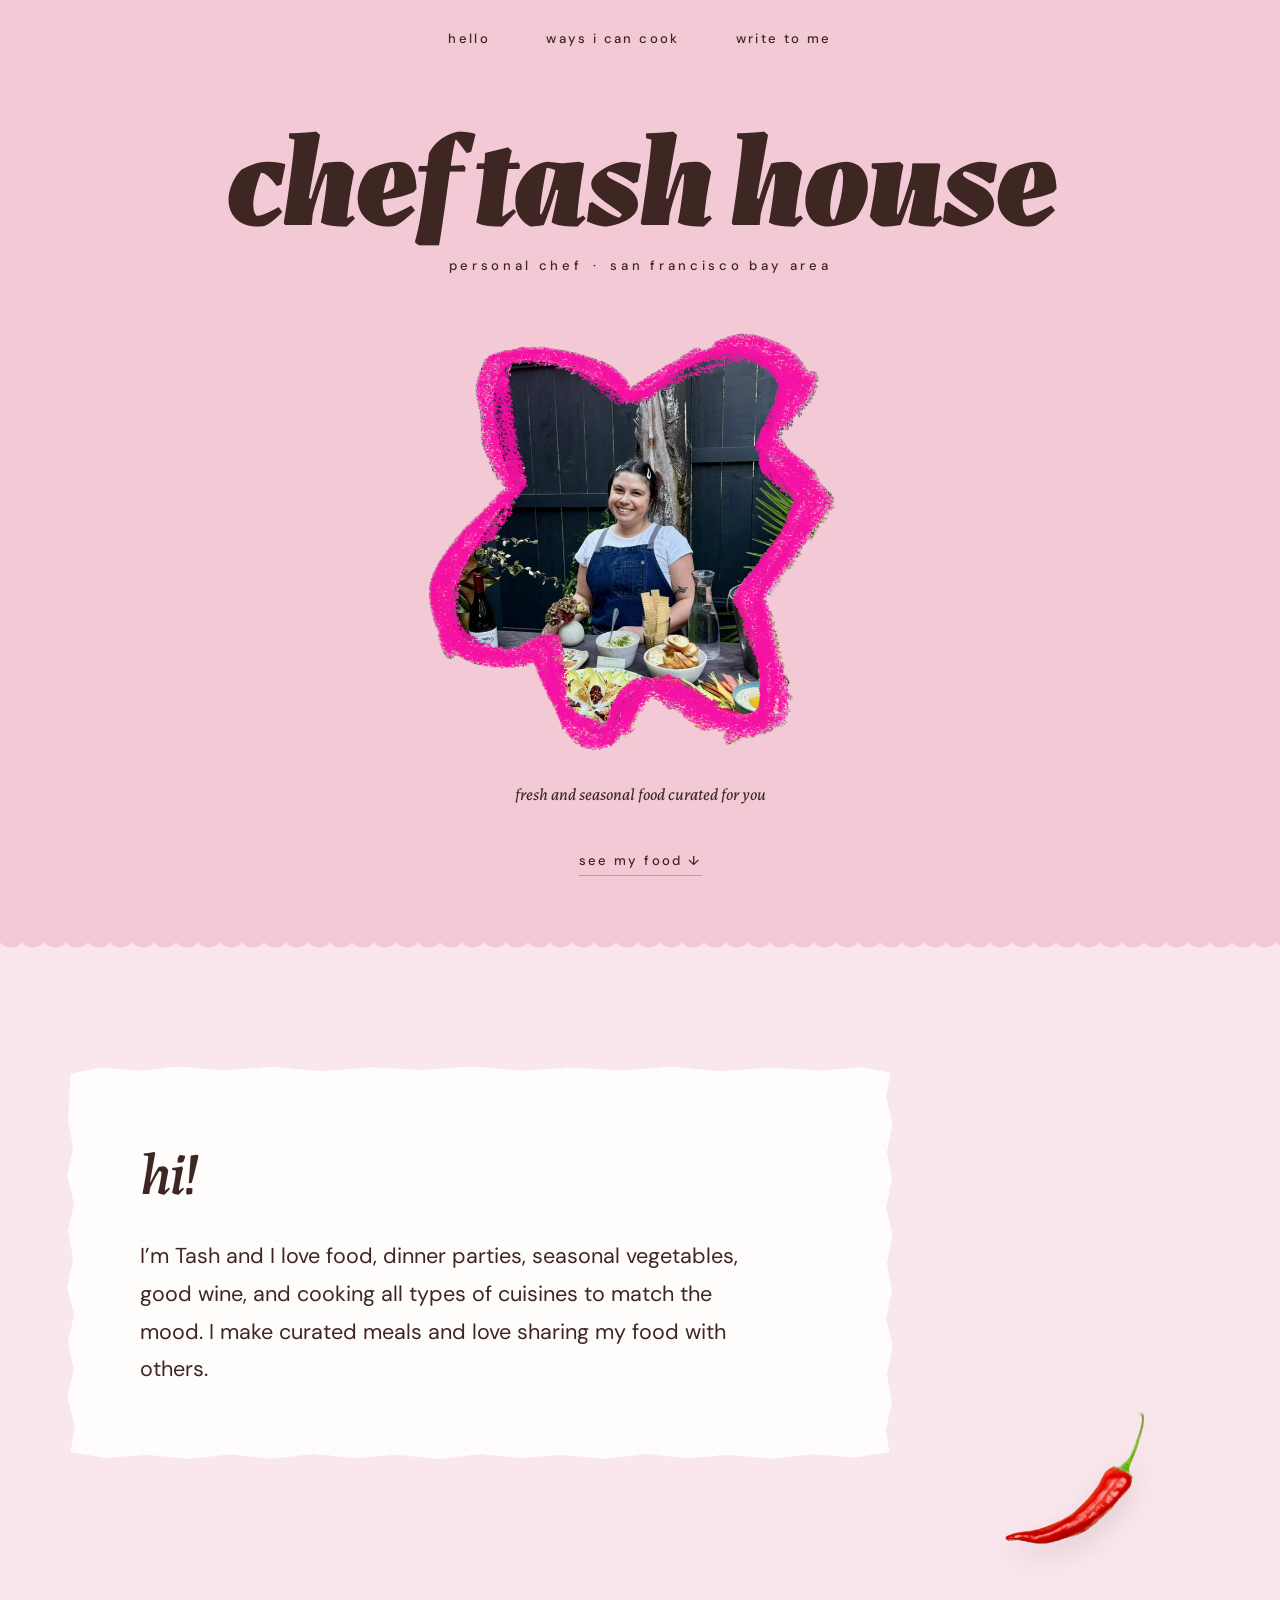
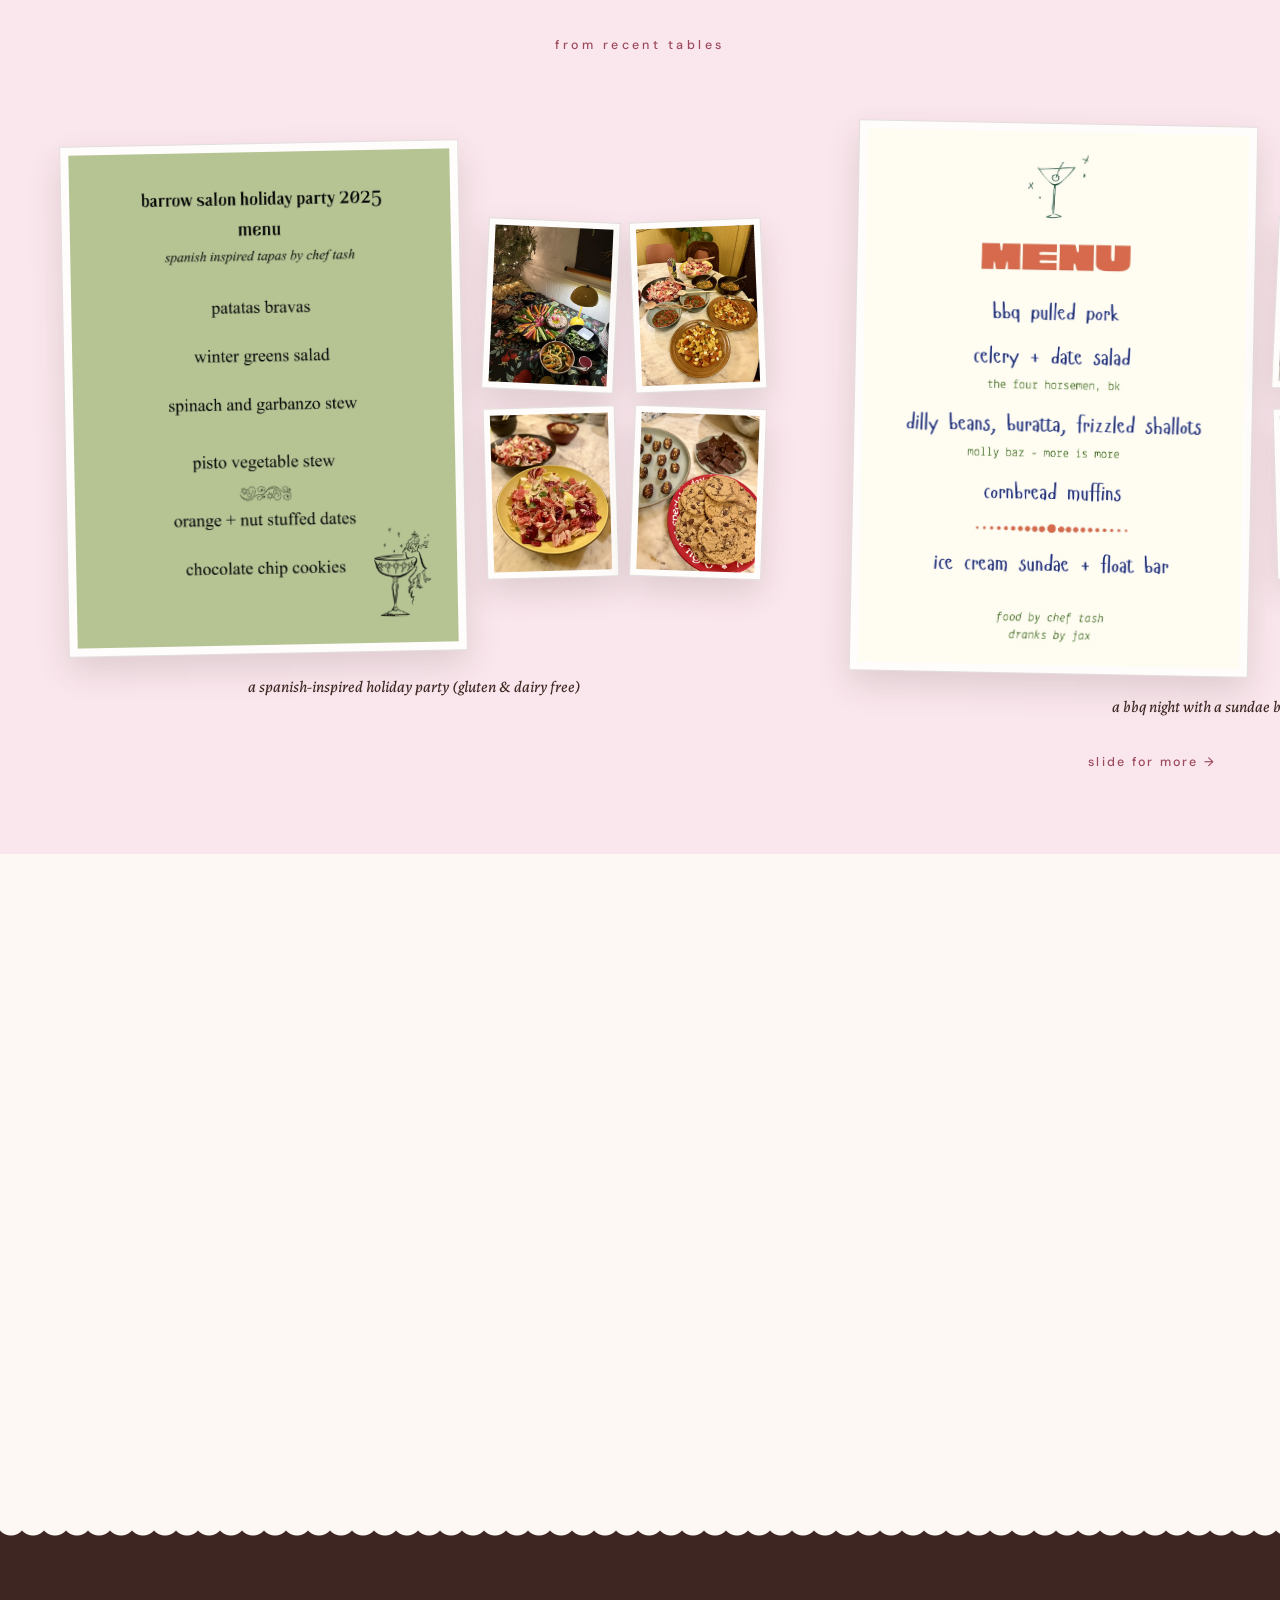
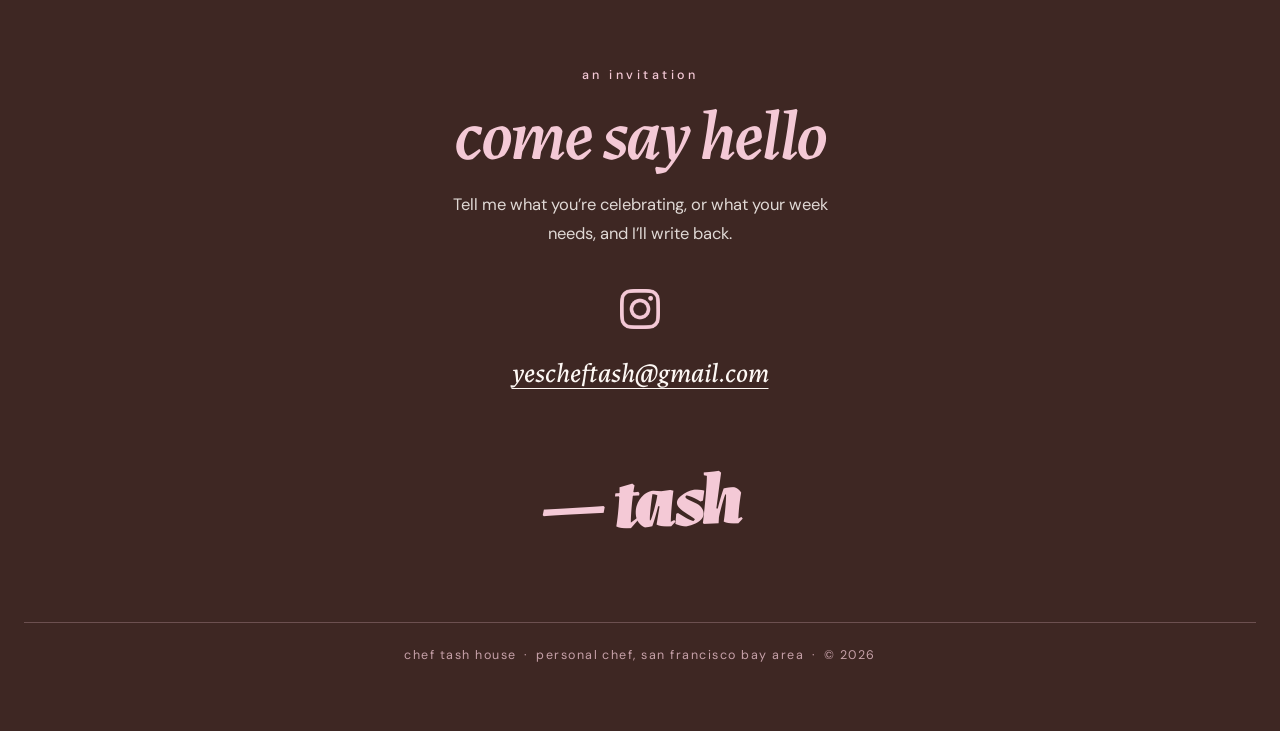
==== index.html @ 80af4209 "Update introduction greeting" ====
<!doctype html>
<html lang="en">
<head>
  <meta charset="utf-8">
  <meta name="viewport" content="width=device-width, initial-scale=1">
  <meta name="description" content="Chef Tash House is a personal chef in the San Francisco Bay Area, cooking for any occasion: weekly personal chef service, dinner parties, and curated food.">
  <title>Chef Tash House — Personal Chef, San Francisco Bay Area</title>
  <link rel="icon" type="image/png" href="assets/chili.png">
  <link rel="preconnect" href="https://fonts.googleapis.com">
  <link rel="preconnect" href="https://fonts.gstatic.com" crossorigin>
  <link href="https://fonts.googleapis.com/css2?family=DM+Sans:wght@400;500&family=Labrada:ital,wght@0,600;1,500;1,600;1,900&display=swap" rel="stylesheet">
  <link rel="stylesheet" href="styles.css?v=20260715-3">
  <script src="script.js?v=20260715-3" defer></script>
</head>
<body>
  <a class="skip-link" href="#hello">Skip to content</a>

  <header id="top" class="cover">
    <nav class="cover-nav" aria-label="Page navigation">
      <a href="#hello">hello</a>
      <a href="#cooking">ways i can cook</a>
      <a href="#write">write to me</a>
    </nav>

    <div class="cover-card">
      <h1 class="wordmark">chef tash house</h1>
      <p class="cover-sub">personal chef&ensp;·&ensp;san francisco bay area</p>
      <figure class="portrait">
        <span class="portrait-disc">
          <span class="portrait-mask"><img src="assets/tash-main.webp" alt="Tash smiling behind an outdoor table set with colorful platters and small bites" width="768" height="1024"></span>
          <img class="portrait-outline" src="assets/hero-outline.png" alt="" width="766" height="766" aria-hidden="true">
        </span>
        <figcaption>fresh and seasonal food curated for you</figcaption>
      </figure>
      <a class="come-in" href="#tables">see my food <span aria-hidden="true">&darr;</span></a>
    </div>
  </header>

  <div class="scallop scallop-pink" aria-hidden="true"></div>

  <main>
    <section id="hello" class="letter">
      <div class="letter-inner">
        <p class="salutation reveal">hi!</p>
        <div class="reveal">
          <p class="lead">I&rsquo;m Tash and I love food, dinner parties, seasonal vegetables, good wine, and cooking all types of cuisines to match the mood. I make curated meals and love sharing my food with others.</p>
        </div>
      </div>
      <img class="chili-decoration" src="assets/chili.png" alt="" width="500" height="500" aria-hidden="true">
    </section>

    <section id="tables" class="tables">
      <p class="small-label centered reveal">from recent tables</p>
      <div class="strip-wrap reveal">
        <ul class="menu-strip" tabindex="0" aria-label="Menus and food from recent tables; scroll sideways to see them all">
          <li class="menu-group menu-group--paired">
            <div class="menu-cluster">
              <a class="menu-art" href="assets/menus/menu-holiday.webp" aria-label="Open Spanish-inspired holiday party menu">
                <img src="assets/menus/menu-holiday.webp" alt="Sage-green menu for a Spanish-inspired holiday party" width="1236" height="1600">
              </a>
              <div class="food-photos food-photos--mosaic">
                <a class="food-photo" href="assets/menus/holiday-apps.webp" aria-label="Open photo of the appetizers"><img src="assets/menus/holiday-apps.webp" alt="Holiday appetizer table with crudités, dips, dates, and olives" width="768" height="1024" loading="lazy"></a>
                <a class="food-photo" href="assets/menus/holiday-table.webp" aria-label="Open photo of the dinner spread"><img src="assets/menus/holiday-table.webp" alt="Spanish-inspired dishes arranged family-style on the table" width="768" height="1024" loading="lazy"></a>
                <a class="food-photo" href="assets/menus/holiday-salad.webp" aria-label="Open photo of the winter salad"><img src="assets/menus/holiday-salad.webp" alt="Winter chicory salad in a yellow serving bowl" width="768" height="1024" loading="lazy"></a>
                <a class="food-photo" href="assets/menus/holiday-desserts.webp" aria-label="Open photo of the desserts"><img src="assets/menus/holiday-desserts.webp" alt="Gluten-free and dairy-free cookies, dates, and chocolate" width="768" height="1024" loading="lazy"></a>
              </div>
            </div>
            <p>a spanish-inspired holiday party (gluten &amp; dairy free)</p>
          </li>
          <li class="menu-group menu-group--paired">
            <div class="menu-cluster">
              <a class="menu-art" href="assets/menus/menu-bbq.webp" aria-label="Open bbq dinner party menu">
                <img src="assets/menus/menu-bbq.webp" alt="Playful hand-lettered menu for a bbq dinner party with a sundae and float bar" width="1143" height="1600" loading="lazy">
              </a>
              <div class="food-photos food-photos--mosaic">
                <a class="food-photo" href="assets/menus/bbq-spread.webp" aria-label="Open photo of the bbq spread"><img src="assets/menus/bbq-spread.webp" alt="Barbecue sides with cornbread muffins and a creamy salad" width="768" height="1024" loading="lazy"></a>
                <a class="food-photo" href="assets/menus/bbq-table.webp" aria-label="Open photo of guests at the table"><img src="assets/menus/bbq-table.webp" alt="Guests gathered around a table for the bbq dinner" width="768" height="1024" loading="lazy"></a>
                <a class="food-photo" href="assets/menus/bbq-chef.webp" aria-label="Open photo of Tash with the bbq spread"><img src="assets/menus/bbq-chef.webp" alt="Tash smiling beside the finished bbq dinner spread" width="768" height="1024" loading="lazy"></a>
              </div>
            </div>
            <p>a bbq night with a sundae bar</p>
          </li>
          <li class="menu-group menu-group--paired">
            <div class="menu-cluster">
              <a class="menu-art" href="assets/menus/menu-benefit.webp" aria-label="Open benefit dinner menu">
                <img src="assets/menus/menu-benefit.webp" alt="Menu for a fall benefit dinner" width="1143" height="1600" loading="lazy">
              </a>
              <div class="food-photos food-photos--mosaic">
                <a class="food-photo" href="assets/menus/benefit-table.webp" aria-label="Open photo of the appetizer table"><img src="assets/menus/benefit-table.webp" alt="Outdoor appetizer table arranged for the benefit dinner" width="768" height="1024" loading="lazy"></a>
                <a class="food-photo" href="assets/menus/benefit-apps.webp" aria-label="Open photo of the appetizers"><img src="assets/menus/benefit-apps.webp" alt="Belgian endive appetizers arranged on a colorful platter" width="768" height="1024" loading="lazy"></a>
                <a class="food-photo" href="assets/menus/benefit-main.webp" aria-label="Open photo of the main course"><img src="assets/menus/benefit-main.webp" alt="Plated salmon with greens and grilled seasonal vegetables" width="768" height="1024" loading="lazy"></a>
                <a class="food-photo" href="assets/menus/benefit-tomato.webp" aria-label="Open photo of the plated first course"><img src="assets/menus/benefit-tomato.webp" alt="Plated first course finished with tomato and edible flowers" width="768" height="1024" loading="lazy"></a>
                <a class="food-photo" href="assets/menus/benefit-salads.webp" aria-label="Open photo of salads being plated"><img src="assets/menus/benefit-salads.webp" alt="Fresh green salads being plated for benefit dinner guests" width="360" height="480" loading="lazy"></a>
                <a class="food-photo" href="assets/menus/benefit-cake.webp" aria-label="Open photo of the cheesecake"><img src="assets/menus/benefit-cake.webp" alt="Basque-style cheesecake decorated with edible flowers" width="768" height="1024" loading="lazy"></a>
              </div>
            </div>
            <p>a fall benefit dinner</p>
          </li>
          <li class="menu-group menu-group--paired">
            <div class="menu-cluster">
              <a class="menu-art" href="assets/menus/menu-izakaya.webp" aria-label="Open Izakaya Casa menu">
                <img src="assets/menus/menu-izakaya.webp" alt="Patterned menu for an izakaya-style birthday dinner" width="1143" height="1600" loading="lazy">
              </a>
              <div class="food-photos food-photos--mosaic">
                <a class="food-photo" href="assets/menus/izakaya-crudo.webp" aria-label="Open photo of the crudo"><img src="assets/menus/izakaya-crudo.webp" alt="Colorful crudo being finished at the table" width="768" height="1024" loading="lazy"></a>
                <a class="food-photo" href="assets/menus/izakaya-tofu.webp" aria-label="Open photo of the tofu course"><img src="assets/menus/izakaya-tofu.webp" alt="Tofu course presented on a shiso leaf" width="1050" height="1400" loading="lazy"></a>
                <a class="food-photo" href="assets/menus/izakaya-rice.webp" aria-label="Open photo of the crispy rice"><img src="assets/menus/izakaya-rice.webp" alt="Crispy rice bites topped with avocado and sliced chile" width="1050" height="1400" loading="lazy"></a>
              </div>
            </div>
            <p>an izakaya-style birthday dinner</p>
          </li>
          <li class="menu-group menu-group--solo">
            <div class="menu-cluster"><a class="menu-art" href="assets/menus/menu-alec-60.webp" aria-label="Open 60th birthday dinner menu"><img src="assets/menus/menu-alec-60.webp" alt="Menu for a 60th birthday dinner" width="1035" height="1600" loading="lazy"></a></div>
            <p>a 60th birthday dinner</p>
          </li>
          <li class="menu-group menu-group--solo">
            <div class="menu-cluster"><a class="menu-art" href="assets/menus/menu-bachelorette.webp" aria-label="Open bachelorette dinner menu"><img src="assets/menus/menu-bachelorette.webp" alt="Menu for a bachelorette dinner" width="1143" height="1600" loading="lazy"></a></div>
            <p>a bachelorette dinner</p>
          </li>
          <li class="menu-group menu-group--solo">
            <div class="menu-cluster"><a class="menu-art" href="assets/menus/menu-valentines.webp" aria-label="Open Valentine’s dinner menu"><img src="assets/menus/menu-valentines.webp" alt="Valentine's dinner menu with hand-drawn hearts and borders" width="1143" height="1600" loading="lazy"></a></div>
            <p>a valentine&rsquo;s dinner</p>
          </li>
        </ul>
      </div>
      <p class="strip-hint" aria-hidden="true">slide for more &rarr;</p>
    </section>

    <section id="cooking" class="ways">
      <div class="ways-inner reveal">
        <p class="small-label">ways i can cook for you</p>
        <dl class="ways-list">
          <dt>personal chef service</dt>
          <dd>Weekly cooking in your kitchen: menus planned around you, groceries handled, labeled meals in the fridge, and everything left cleaner than I found it.</dd>
          <dt>dinner parties</dt>
          <dd>A menu written for your occasion and cooked at your table, whether it&rsquo;s a birthday, a holiday, or a Tuesday.</dd>
          <dt>curated food</dt>
          <dd>Platters, small bites, and grazing tables for parties and gatherings.</dd>
        </dl>
        <p class="ways-note">Gluten-free, keto, vegan, low-carb, and little eaters welcome. Menus and pricing: <a href="#write">just ask</a>.</p>
      </div>
    </section>
  </main>

  <div class="scallop scallop-paper" aria-hidden="true"></div>

  <footer id="write" class="close">
    <p class="small-label light">an invitation</p>
    <h2>come say hello</h2>
    <p class="close-copy">Tell me what you&rsquo;re celebrating, or what your week needs, and I&rsquo;ll write back.</p>
    <a class="social-link" href="https://www.instagram.com/tash__house" target="_blank" rel="me noopener" aria-label="Instagram — @tash__house">
      <img src="assets/instagram.png" alt="" width="256" height="256">
    </a>
    <a class="email" href="mailto:yescheftash@gmail.com?subject=Hello%20from%20my%20kitchen">yescheftash@gmail.com</a>
    <p class="signoff" aria-hidden="true">&mdash; tash</p>
    <p class="colophon">chef tash house&ensp;·&ensp;personal chef, san francisco bay area&ensp;·&ensp;&copy; <span id="year"></span></p>
  </footer>
</body>
</html>
---- styles.css ----
/* Chef Tash House — a keepsake booklet: pink cover, letter, menus from recent tables, brown back cover */
:root {
  --pink: #f4c9d6;
  --pink-deep: #e5aec0;
  --blush: #fae7ed;
  --brown: #3e2723;
  --paper: #fdf8f4;
  --card: #fffdfb;
  --berry: #9c4a5d;
  --rule: rgba(62, 39, 35, 0.28);
  --serif: "Labrada", Georgia, serif;
  --sans: "DM Sans", Arial, sans-serif;
}

* { box-sizing: border-box; }
html {
  max-width: 100%;
  overflow-x: hidden;
  overflow-x: clip;
  overscroll-behavior-x: none;
  scroll-behavior: smooth;
}
body {
  max-width: 100%;
  overflow-x: hidden;
  overflow-x: clip;
  margin: 0;
  color: var(--brown);
  background: var(--paper);
  font-family: var(--sans);
  font-size: 16.5px;
  line-height: 1.75;
}
img { display: block; max-width: 100%; }
h1, h2, p, dl, dd, figure { margin: 0; }
a { color: inherit; }
:focus-visible { outline: 2px solid currentColor; outline-offset: 3px; }
section, footer { scroll-margin-top: 1.5rem; }

.skip-link { position: fixed; top: -100px; left: 1rem; z-index: 1000; background: var(--card); padding: 0.65rem 1rem; }
.skip-link:focus { top: 1rem; }

.small-label {
  margin-bottom: 1.1rem;
  font-size: 0.78rem;
  font-weight: 500;
  letter-spacing: 0.28em;
  color: var(--berry);
}
.small-label.centered { text-align: center; }
.small-label.light { color: var(--pink); margin-bottom: 0.4rem; }

/* ---- Front cover ---- */
.cover {
  min-height: 100svh;
  padding: 1.75rem 24px 4rem;
  display: flex;
  flex-direction: column;
  align-items: center;
  background: var(--pink);
  text-align: center;
}
.cover-nav {
  width: 100%;
  max-width: 1100px;
  display: flex;
  justify-content: center;
  gap: clamp(1.5rem, 5vw, 3.5rem);
  flex-wrap: wrap;
  font-size: 0.82rem;
  font-weight: 500;
  letter-spacing: 0.18em;
}
.cover-nav a { text-decoration: none; padding-bottom: 2px; border-bottom: 1px solid transparent; }
.cover-nav a:hover { border-bottom-color: currentColor; }

.cover-card {
  margin: auto;
  padding-top: clamp(2.5rem, 6vh, 4.5rem);
  display: flex;
  flex-direction: column;
  align-items: center;
}
.wordmark {
  max-width: 12ch;
  font: italic 900 clamp(3.1rem, 10.5vw, 8.2rem)/0.95 var(--serif);
  letter-spacing: -0.025em;
  text-wrap: balance;
}
.cover-sub {
  margin-top: 1.4rem;
  font-size: 0.82rem;
  font-weight: 500;
  letter-spacing: 0.28em;
}
.portrait { margin-top: clamp(2.75rem, 6vh, 4.25rem); }
.portrait-disc {
  display: block;
  width: clamp(280px, 38vw, 430px);
  aspect-ratio: 1;
  position: relative;
}
.portrait-mask {
  position: absolute;
  inset: 0;
  -webkit-mask: url("assets/hero-mask.png") center / 100% 100% no-repeat;
  mask: url("assets/hero-mask.png") center / 100% 100% no-repeat;
}
.portrait-mask img { width: 100%; height: 100%; object-fit: cover; }
.portrait-outline {
  width: 100%;
  height: 100%;
  position: absolute;
  inset: 0;
  object-fit: fill;
  pointer-events: none;
}
.portrait figcaption {
  margin-top: 1.25rem;
  font: italic 500 1.05rem/1.4 var(--serif);
}
.come-in {
  margin-top: clamp(2.5rem, 5vh, 3.75rem);
  font-size: 0.82rem;
  font-weight: 500;
  letter-spacing: 0.18em;
  text-decoration: none;
  border-bottom: 1px solid var(--rule);
  padding-bottom: 2px;
}
.come-in:hover { border-bottom-color: currentColor; }

/* Cover load-in */
.cover-nav, .wordmark, .cover-sub, .portrait, .come-in { animation: rise 0.9s ease both; }
.wordmark { animation-delay: 0.08s; }
.cover-sub { animation-delay: 0.22s; }
.portrait { animation-delay: 0.36s; }
.come-in { animation-delay: 0.5s; }
@keyframes rise {
  from { opacity: 0; transform: translateY(16px); }
  to { opacity: 1; transform: none; }
}

/* ---- Scalloped edges between panels ---- */
.scallop { height: 22px; }
.scallop-pink {
  background-color: var(--blush);
  background-image: radial-gradient(circle at 11px -7px, var(--pink) 14px, rgba(244, 201, 214, 0) 15px);
  background-size: 22px 22px;
}
.scallop-paper {
  background-color: var(--brown);
  background-image: radial-gradient(circle at 11px -7px, var(--paper) 14px, rgba(253, 248, 244, 0) 15px);
  background-size: 22px 22px;
}

/* ---- The letter ---- */
.letter {
  min-height: clamp(540px, 66svh, 720px);
  padding: clamp(4rem, 8vw, 6.5rem) 24px;
  position: relative;
  display: grid;
  align-items: center;
  overflow: visible;
  background: var(--blush);
}
.letter-inner {
  width: min(52rem, 94%);
  max-width: none;
  margin: 0 auto 0 max(0px, calc((100vw - 72rem) / 2 - 24px));
  padding: clamp(3.25rem, 6vw, 4.5rem) clamp(2.5rem, 6vw, 4.75rem);
  position: relative;
  z-index: 1;
  background:
    radial-gradient(circle at 18% 24%, rgba(156, 74, 93, 0.035) 0 1px, transparent 1.5px) 0 0 / 19px 19px,
    var(--card);
  clip-path: polygon(
    0.8% 2.2%, 4.5% 0.7%, 9% 1.5%, 14% 0.4%, 19% 1.4%, 25% 0.5%, 31% 1.6%, 37% 0.6%, 43% 1.3%, 49% 0.4%, 55% 1.5%, 61% 0.7%, 67% 1.4%, 73% 0.5%, 79% 1.6%, 85% 0.7%, 91% 1.5%, 96% 0.6%, 99.3% 2%,
    98.8% 8%, 99.6% 15%, 98.9% 22%, 99.5% 29%, 98.8% 36%, 99.6% 43%, 98.9% 50%, 99.5% 57%, 98.8% 64%, 99.6% 71%, 98.9% 78%, 99.5% 85%, 98.8% 92%, 99.2% 97.8%,
    95% 99.1%, 90% 98.3%, 85% 99.4%, 80% 98.4%, 75% 99.3%, 70% 98.2%, 65% 99.5%, 60% 98.4%, 55% 99.2%, 50% 98.3%, 45% 99.5%, 40% 98.4%, 35% 99.3%, 30% 98.2%, 25% 99.4%, 20% 98.3%, 15% 99.5%, 10% 98.4%, 5% 99.2%, 0.8% 97.7%,
    1.3% 91%, 0.4% 84%, 1.2% 77%, 0.5% 70%, 1.2% 63%, 0.4% 56%, 1.1% 49%, 0.5% 42%, 1.2% 35%, 0.4% 28%, 1.1% 21%, 0.5% 14%
  );
  filter: drop-shadow(0 18px 22px rgba(62, 39, 35, 0.13));
}
.salutation {
  font: italic 600 clamp(2.5rem, 5vw, 3.7rem)/1.1 var(--serif);
  letter-spacing: -0.03em;
  margin-bottom: 2.25rem;
}
.letter p.lead { font-size: clamp(1.16rem, 2vw, 1.35rem); }
.letter .lead, .letter .lead ~ p { max-width: 38rem; }
.letter .lead ~ p { margin-top: 1.4rem; }
.chili-decoration {
  width: clamp(190px, 23vw, 310px);
  height: auto;
  position: absolute;
  z-index: 3;
  right: max(4vw, 24px);
  bottom: clamp(-90px, -6vw, -62px);
  filter: drop-shadow(0 12px 14px rgba(62, 39, 35, 0.14));
  animation: chili-float 4.5s ease-in-out infinite;
}
@keyframes chili-float {
  0%, 100% { transform: translateY(0) rotate(-13deg); }
  50% { transform: translateY(-10px) rotate(-9deg); }
}

/* ---- Menus from recent tables ---- */
.tables {
  padding: clamp(3rem, 6vw, 4.5rem) 0 clamp(3.5rem, 7vw, 5rem);
  background: var(--blush);
  overflow: hidden;
}
.tables .small-label { margin-bottom: 0; text-align: center; }
.strip-wrap { margin-top: clamp(1.75rem, 4vw, 2.75rem); }
.menu-strip {
  list-style: none;
  margin: 0;
  padding: 1.25rem max(24px, calc((100vw - 72rem) / 2)) 1.75rem;
  display: flex;
  align-items: center;
  gap: clamp(3.5rem, 7vw, 7rem);
  overflow-x: auto;
  scroll-snap-type: x proximity;
  scrollbar-width: thin;
  scrollbar-color: var(--pink-deep) transparent;
}
.menu-group {
  width: clamp(440px, 56vw, 700px);
  flex: 0 0 auto;
  scroll-snap-align: center;
}
.menu-group--solo { width: clamp(250px, 29vw, 365px); }
.menu-cluster {
  display: grid;
  grid-template-columns: minmax(250px, 1fr) minmax(170px, 0.7fr);
  align-items: center;
  gap: clamp(0.75rem, 2vw, 1.4rem);
}
.menu-group--solo .menu-cluster { display: block; }
.menu-art,
.food-photo {
  display: block;
  background: var(--card);
  border: 1px solid rgba(62, 39, 35, 0.14);
  box-shadow: 0 14px 32px rgba(62, 39, 35, 0.14);
  transition: transform 0.3s ease, box-shadow 0.3s ease;
}
.menu-art { padding: 8px; transform: rotate(-1.1deg); }
.menu-group:nth-child(even) .menu-art { transform: rotate(1.1deg); }
.menu-art img { width: 100%; height: auto; }
.food-photos { display: grid; gap: clamp(0.65rem, 1.5vw, 1rem); }
.food-photos--mosaic { grid-template-columns: repeat(2, minmax(0, 1fr)); }
.food-photo { padding: 6px; }
.food-photo:first-child { transform: rotate(2.6deg); }
.food-photo:nth-child(2) { transform: rotate(-2.3deg); }
.food-photo:nth-child(3) { transform: rotate(-1.6deg); }
.food-photo:nth-child(4) { transform: rotate(2deg); }
.food-photo:nth-child(5) { transform: rotate(1.4deg); }
.food-photo:nth-child(6) { transform: rotate(-2.1deg); }
.food-photo img { width: 100%; height: auto; aspect-ratio: 3 / 4; object-fit: cover; }
.menu-art:hover,
.food-photo:hover {
  transform: rotate(0deg) translateY(-6px);
  box-shadow: 0 20px 40px rgba(62, 39, 35, 0.2);
}
.menu-group > p {
  margin-top: 1.35rem;
  font: italic 500 1rem/1.4 var(--serif);
  text-align: center;
}
.strip-hint {
  margin: 0.25rem max(24px, calc((100vw - 72rem) / 2)) 0;
  text-align: right;
  font-size: 0.78rem;
  font-weight: 500;
  letter-spacing: 0.18em;
  color: var(--berry);
}

/* ---- Ways i can cook ---- */
.ways { padding: clamp(4rem, 8vw, 6rem) 24px clamp(5rem, 10vw, 8.5rem); }
.ways-inner { max-width: 60rem; margin: 0 auto; }
.ways-list { max-width: 37rem; }
.ways-list dt { font: italic 600 1.25rem/1.3 var(--serif); }
.ways-list dt:not(:first-child) { margin-top: 1.9rem; }
.ways-list dd { margin-top: 0.35rem; font-size: 0.97rem; }
.ways-note { max-width: 37rem; margin-top: 2.5rem; padding-top: 1.6rem; border-top: 1px solid var(--rule); font-size: 0.95rem; }
.ways-note a { color: var(--berry); text-underline-offset: 4px; }
.ways-note a:hover { color: var(--brown); }

/* ---- Back cover ---- */
.close {
  padding: clamp(4.5rem, 9vw, 7.5rem) 24px clamp(2.5rem, 5vw, 4rem);
  background: var(--brown);
  color: var(--pink);
  text-align: center;
}
.close h2 {
  font: italic 600 clamp(2.6rem, 6vw, 4.4rem)/1.05 var(--serif);
  letter-spacing: -0.035em;
}
.close-copy { max-width: 26rem; margin: 1.5rem auto 2.5rem; color: rgba(253, 248, 244, 0.85); }
.email {
  font: italic 500 clamp(1.25rem, 2.8vw, 1.7rem)/1.3 var(--serif);
  color: var(--paper);
  text-decoration-thickness: 1px;
  text-underline-offset: 6px;
}
.email:hover { color: var(--pink); }
.social-link {
  width: max-content;
  margin: 0 auto 1.5rem;
  display: block;
  color: var(--pink);
  border-radius: 8px;
}
.social-link img { width: 40px; height: 40px; }
.social-link:hover { opacity: 0.78; }
.signoff {
  margin-top: clamp(2.75rem, 6vw, 4.25rem);
  font: italic 900 clamp(2.8rem, 6vw, 4.6rem)/1 var(--serif);
  letter-spacing: -0.05em;
  transform: rotate(-2.5deg);
}
.colophon {
  margin-top: clamp(3.5rem, 7vw, 5.5rem);
  padding-top: 1.4rem;
  border-top: 1px solid rgba(244, 201, 214, 0.25);
  font-size: 0.78rem;
  letter-spacing: 0.12em;
  color: rgba(244, 201, 214, 0.75);
}

/* ---- Scroll reveal ---- */
.reveal { opacity: 0; transform: translateY(14px); transition: opacity 0.7s ease, transform 0.7s ease; }
.reveal.visible { opacity: 1; transform: none; }

@media (min-width: 720px) {
  .wordmark { max-width: none; white-space: nowrap; }
}

@media (max-width: 560px) {
  body { font-size: 16px; }
  .cover { padding-top: 1.4rem; }
  .cover-nav { gap: 1.1rem 1.6rem; font-size: 0.78rem; }
  .portrait-disc { width: min(82vw, 330px); }
  .letter { min-height: 560px; padding: 3.5rem 14px 5rem; align-items: center; }
  .letter-inner { width: 94%; margin-left: 0; padding: 3.25rem 1.9rem 3.75rem; }
  .chili-decoration { width: 185px; right: 5vw; bottom: -70px; }
  .menu-strip { gap: 3.5rem; scroll-snap-type: x mandatory; }
  .menu-group { width: min(92vw, 430px); }
  .menu-group--solo { width: min(72vw, 330px); }
  .menu-cluster { grid-template-columns: minmax(170px, 1fr) minmax(115px, 0.66fr); gap: 0.65rem; }
  .food-photos { gap: 0.65rem; }
}

@media (prefers-reduced-motion: reduce) {
  html { scroll-behavior: auto; }
  *, *::before, *::after { animation-duration: 0.01ms !important; transition-duration: 0.01ms !important; }
  .cover-nav, .wordmark, .cover-sub, .portrait, .come-in { animation: none; }
  .chili-decoration { animation: none; transform: rotate(-13deg); }
  .reveal { opacity: 1; transform: none; }
}
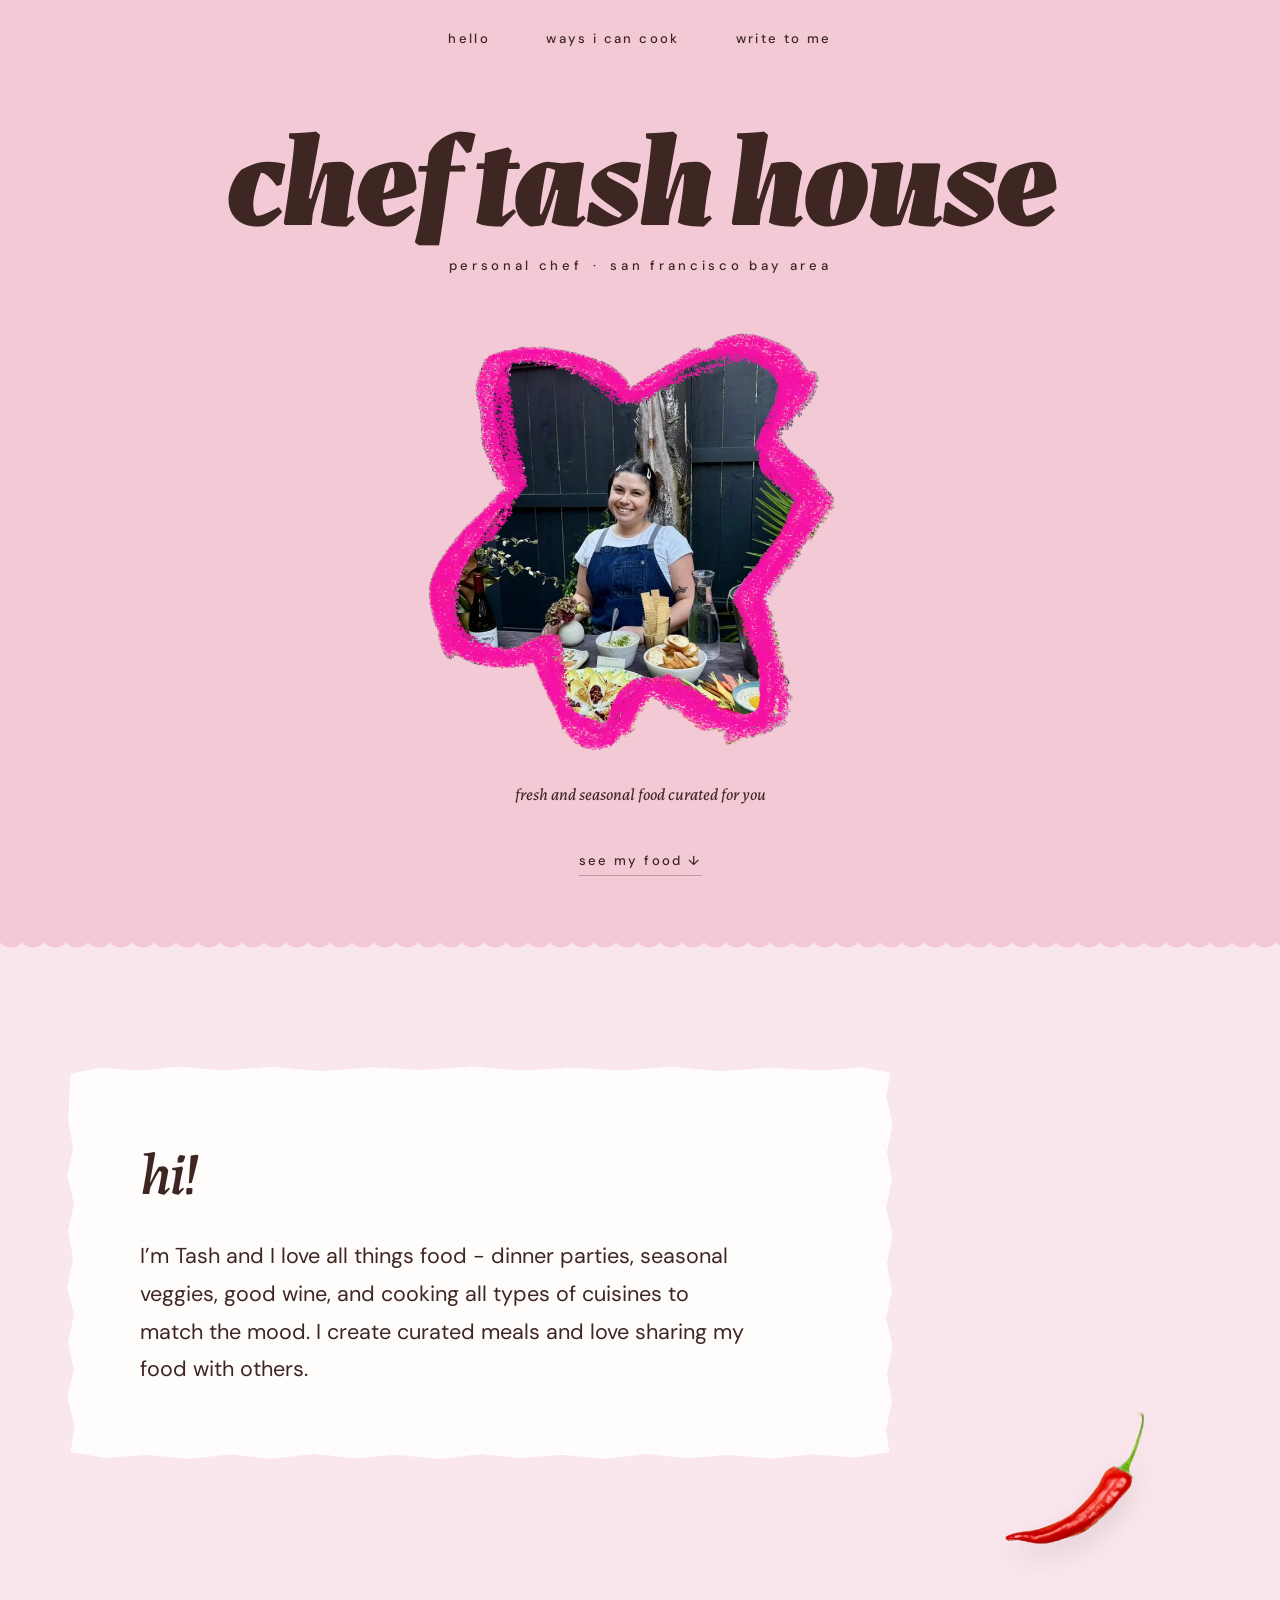
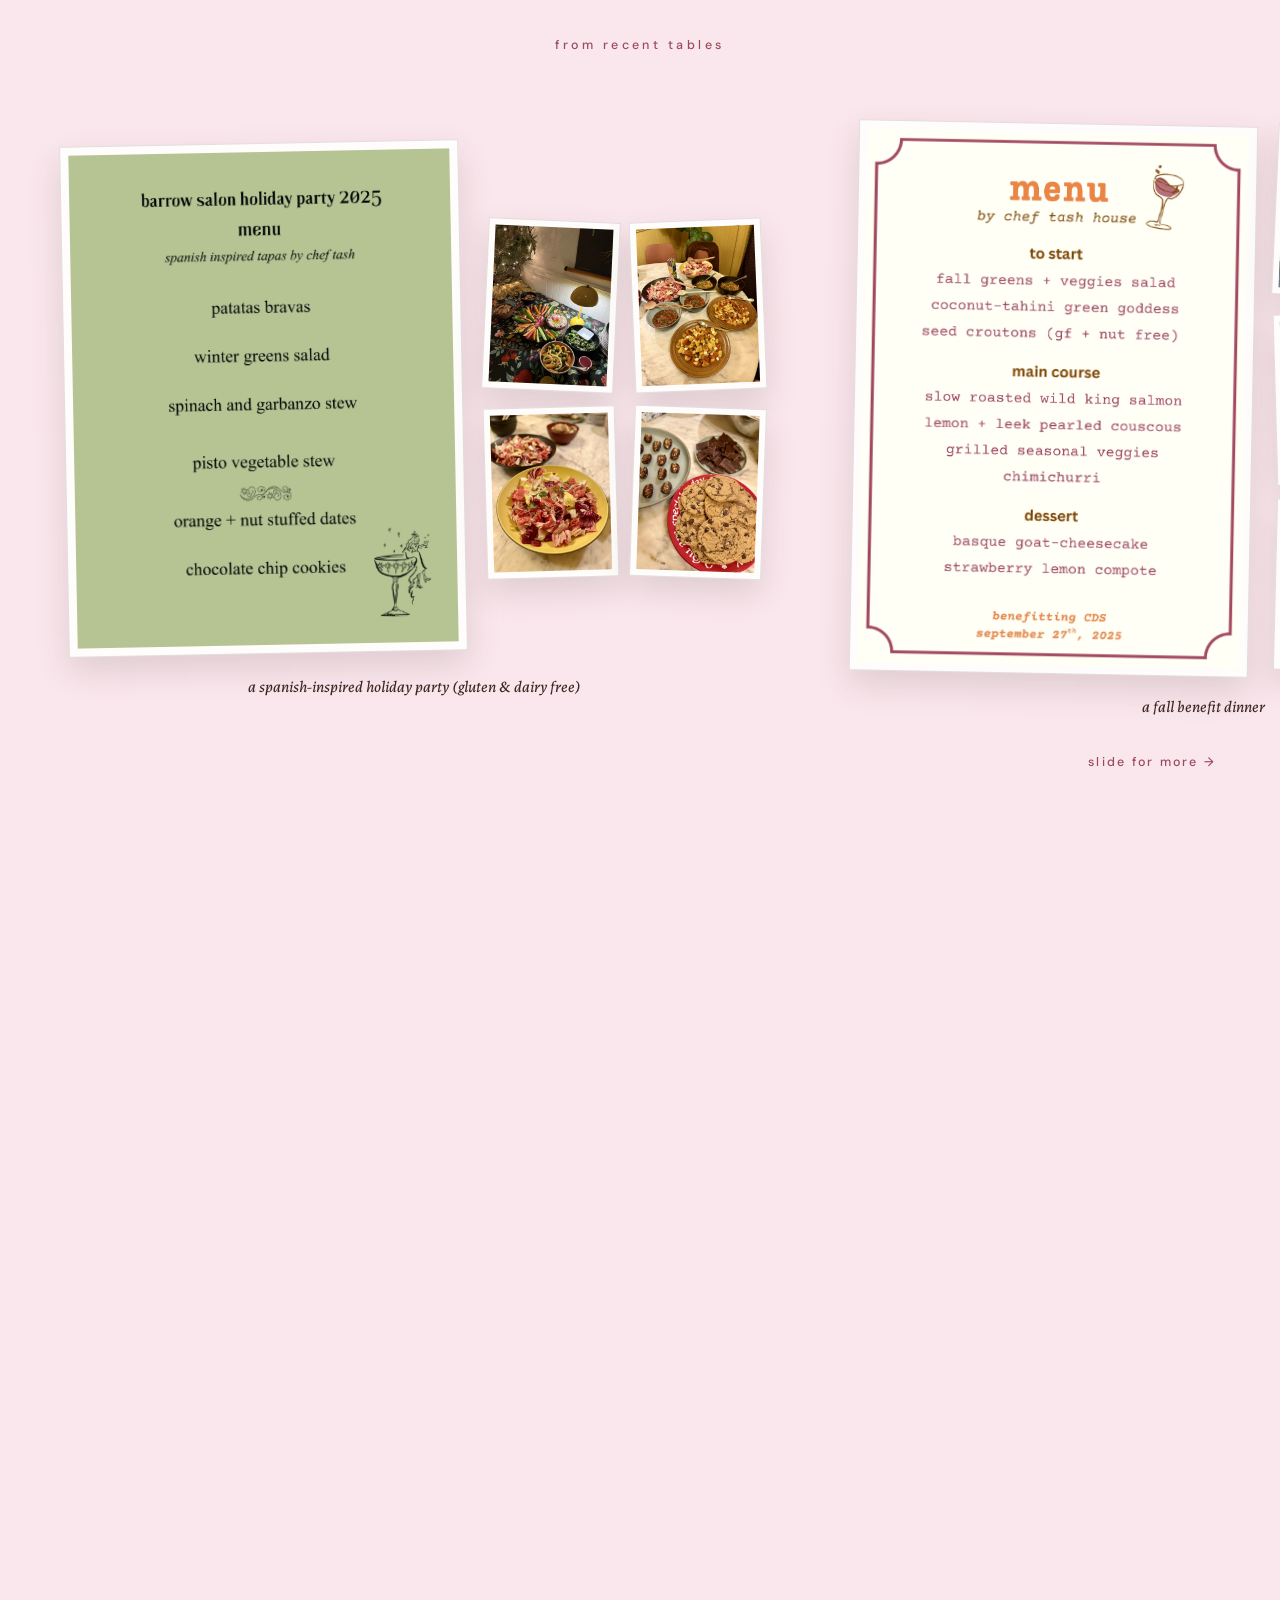
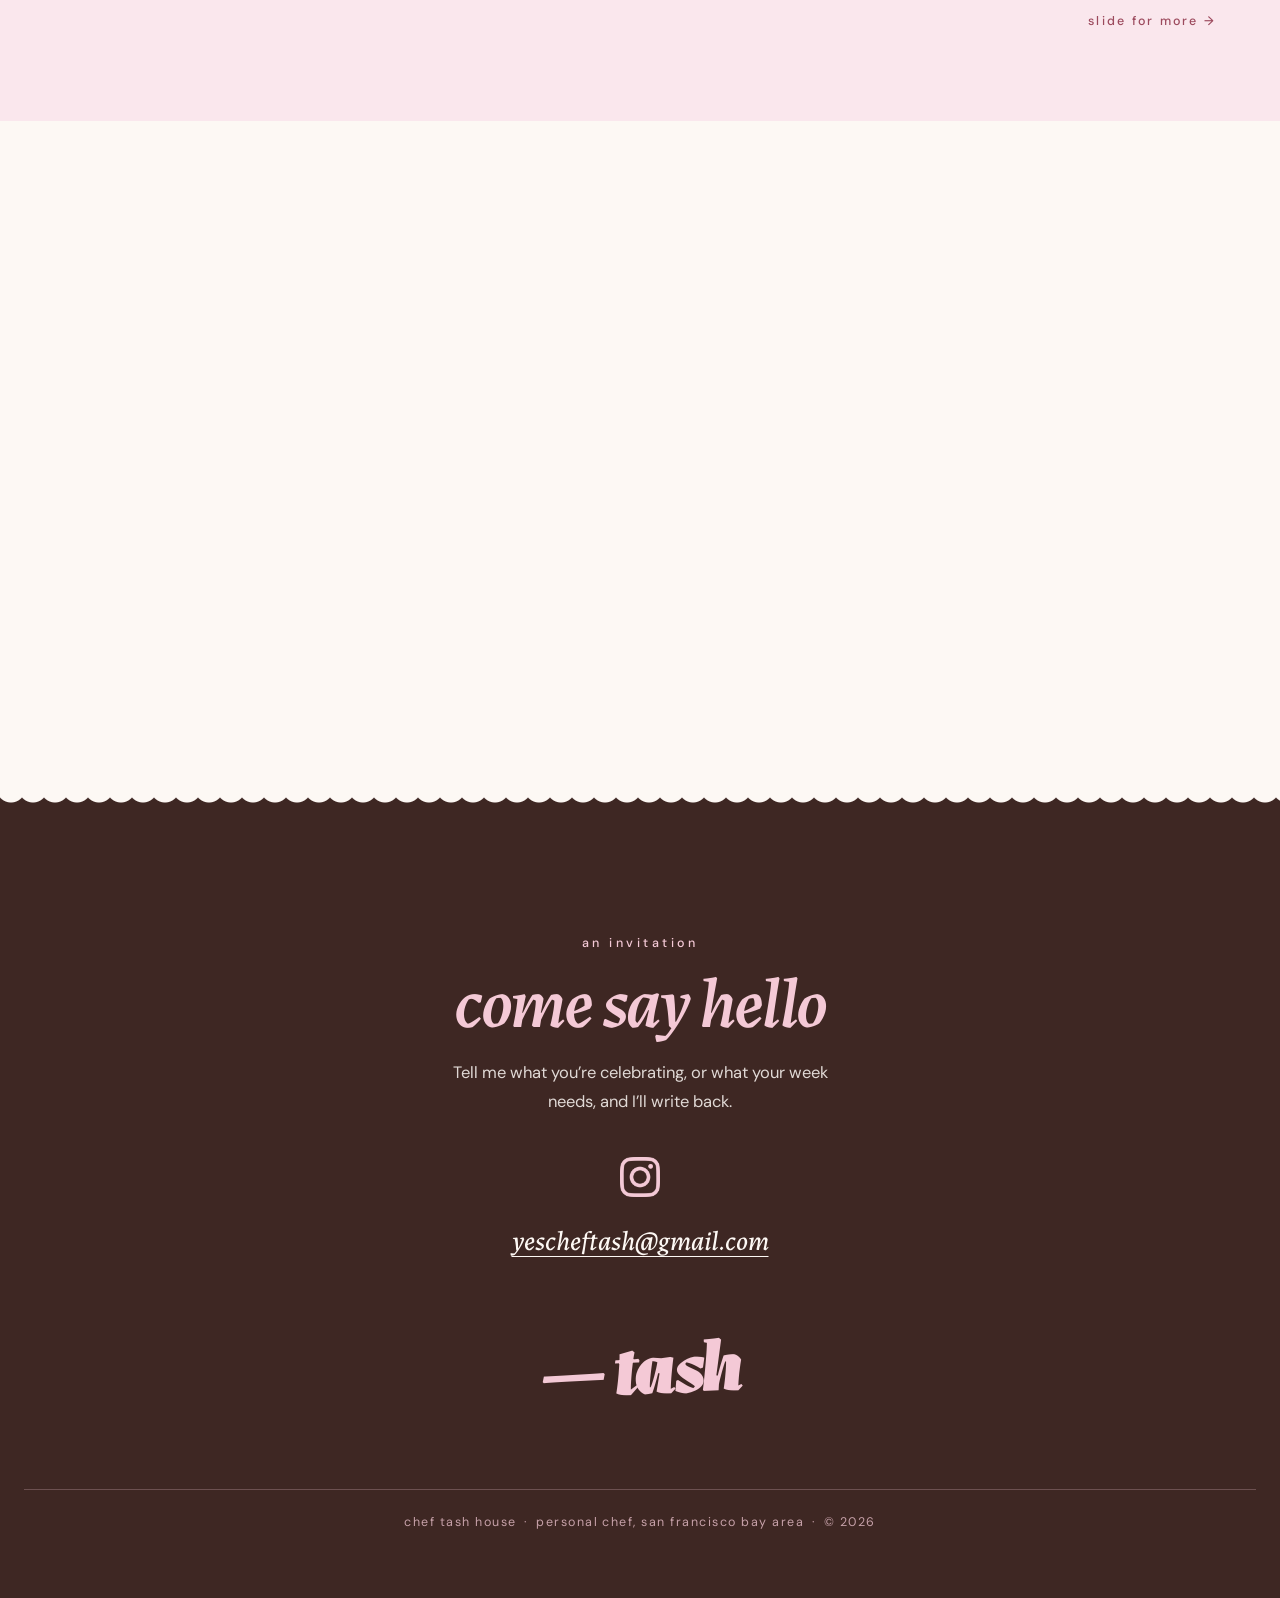
==== commit 7c824403: "Add meal prep gallery and photo workflow" ====
--- a/index.html
+++ b/index.html
@@ -9,8 +9,8 @@
   <link rel="preconnect" href="https://fonts.googleapis.com">
   <link rel="preconnect" href="https://fonts.gstatic.com" crossorigin>
   <link href="https://fonts.googleapis.com/css2?family=DM+Sans:wght@400;500&family=Labrada:ital,wght@0,600;1,500;1,600;1,900&display=swap" rel="stylesheet">
-  <link rel="stylesheet" href="styles.css?v=20260715-3">
-  <script src="script.js?v=20260715-3" defer></script>
+  <link rel="stylesheet" href="styles.css?v=20260719-8">
+  <script src="script.js?v=20260719-8" defer></script>
 </head>
 <body>
   <a class="skip-link" href="#hello">Skip to content</a>
@@ -27,7 +27,7 @@
       <p class="cover-sub">personal chef&ensp;·&ensp;san francisco bay area</p>
       <figure class="portrait">
         <span class="portrait-disc">
-          <span class="portrait-mask"><img src="assets/tash-main.webp" alt="Tash smiling behind an outdoor table set with colorful platters and small bites" width="768" height="1024"></span>
+          <span class="portrait-photo"><img src="assets/tash-main-framed.webp" alt="Tash smiling behind an outdoor table set with colorful platters and small bites" width="766" height="766"></span>
           <img class="portrait-outline" src="assets/hero-outline.png" alt="" width="766" height="766" aria-hidden="true">
         </span>
         <figcaption>fresh and seasonal food curated for you</figcaption>
@@ -43,7 +43,7 @@
       <div class="letter-inner">
         <p class="salutation reveal">hi!</p>
         <div class="reveal">
-          <p class="lead">I&rsquo;m Tash and I love food, dinner parties, seasonal vegetables, good wine, and cooking all types of cuisines to match the mood. I make curated meals and love sharing my food with others.</p>
+          <p class="lead">I&rsquo;m Tash and I love all things food - dinner parties, seasonal veggies, good wine, and cooking all types of cuisines to match the mood. I create curated meals and love sharing my food with others.</p>
         </div>
       </div>
       <img class="chili-decoration" src="assets/chili.png" alt="" width="500" height="500" aria-hidden="true">
@@ -66,19 +66,6 @@
               </div>
             </div>
             <p>a spanish-inspired holiday party (gluten &amp; dairy free)</p>
-          </li>
-          <li class="menu-group menu-group--paired">
-            <div class="menu-cluster">
-              <a class="menu-art" href="assets/menus/menu-bbq.webp" aria-label="Open bbq dinner party menu">
-                <img src="assets/menus/menu-bbq.webp" alt="Playful hand-lettered menu for a bbq dinner party with a sundae and float bar" width="1143" height="1600" loading="lazy">
-              </a>
-              <div class="food-photos food-photos--mosaic">
-                <a class="food-photo" href="assets/menus/bbq-spread.webp" aria-label="Open photo of the bbq spread"><img src="assets/menus/bbq-spread.webp" alt="Barbecue sides with cornbread muffins and a creamy salad" width="768" height="1024" loading="lazy"></a>
-                <a class="food-photo" href="assets/menus/bbq-table.webp" aria-label="Open photo of guests at the table"><img src="assets/menus/bbq-table.webp" alt="Guests gathered around a table for the bbq dinner" width="768" height="1024" loading="lazy"></a>
-                <a class="food-photo" href="assets/menus/bbq-chef.webp" aria-label="Open photo of Tash with the bbq spread"><img src="assets/menus/bbq-chef.webp" alt="Tash smiling beside the finished bbq dinner spread" width="768" height="1024" loading="lazy"></a>
-              </div>
-            </div>
-            <p>a bbq night with a sundae bar</p>
           </li>
           <li class="menu-group menu-group--paired">
             <div class="menu-cluster">
@@ -96,7 +83,20 @@
             </div>
             <p>a fall benefit dinner</p>
           </li>
-          <li class="menu-group menu-group--paired">
+          <li class="menu-group menu-group--paired menu-group--sparse">
+            <div class="menu-cluster">
+              <a class="menu-art" href="assets/menus/menu-bbq.webp" aria-label="Open bbq dinner party menu">
+                <img src="assets/menus/menu-bbq.webp" alt="Playful hand-lettered menu for a bbq dinner party with a sundae and float bar" width="1143" height="1600" loading="lazy">
+              </a>
+              <div class="food-photos food-photos--mosaic">
+                <a class="food-photo" href="assets/menus/bbq-spread.webp" aria-label="Open photo of the bbq spread"><img src="assets/menus/bbq-spread.webp" alt="Barbecue sides with cornbread muffins and a creamy salad" width="768" height="1024" loading="lazy"></a>
+                <a class="food-photo" href="assets/menus/bbq-table.webp" aria-label="Open photo of guests at the table"><img src="assets/menus/bbq-table.webp" alt="Guests gathered around a table for the bbq dinner" width="768" height="1024" loading="lazy"></a>
+                <a class="food-photo" href="assets/menus/bbq-chef.webp" aria-label="Open photo of Tash with the bbq spread"><img src="assets/menus/bbq-chef.webp" alt="Tash smiling beside the finished bbq dinner spread" width="768" height="1024" loading="lazy"></a>
+              </div>
+            </div>
+            <p>a bbq night with a sundae bar</p>
+          </li>
+          <li class="menu-group menu-group--paired menu-group--sparse">
             <div class="menu-cluster">
               <a class="menu-art" href="assets/menus/menu-izakaya.webp" aria-label="Open Izakaya Casa menu">
                 <img src="assets/menus/menu-izakaya.webp" alt="Patterned menu for an izakaya-style birthday dinner" width="1143" height="1600" loading="lazy">
@@ -124,6 +124,43 @@
         </ul>
       </div>
       <p class="strip-hint" aria-hidden="true">slide for more &rarr;</p>
+    </section>
+
+    <section id="meal-prep" class="meal-prep">
+      <div class="prep-heading reveal">
+        <h2 class="small-label">meal prep</h2>
+        <p>Weekly cooking in your kitchen, shaped around your preferences.</p>
+      </div>
+      <div class="strip-wrap reveal">
+        <ul class="prep-strip" tabindex="0" aria-label="Meal prep photos; scroll sideways to see them all">
+          <li class="prep-card prep-card--fridge">
+            <div class="prep-collage prep-collage--fridge">
+              <a class="prep-photo" href="assets/meal-prep/weekly-spread.webp" aria-label="Open photo of a week of prepared dishes"><img src="assets/meal-prep/weekly-spread.webp" alt="A week of prepared dishes including baked pasta, chicken cutlets, grains, and sauces" width="768" height="1024" loading="lazy"></a>
+              <a class="prep-photo" href="assets/meal-prep/fridge-ready.webp" aria-label="Open photo of fridge-ready meals"><img src="assets/meal-prep/fridge-ready.webp" alt="Labeled containers of soup, vegetables, egg bites, croutons, and chicken ready for the fridge" width="768" height="1024" loading="lazy"></a>
+              <a class="prep-photo" href="assets/meal-prep/meal-components.webp" aria-label="Open photo of prepared meal components"><img src="assets/meal-prep/meal-components.webp" alt="Prepared rice, vegetables, edamame, and seasoned meat ready to assemble into meals" width="1050" height="1400" loading="lazy"></a>
+            </div>
+            <p>a fridge full for the week</p>
+          </li>
+          <li class="prep-card prep-card--batch">
+            <div class="prep-collage prep-collage--batch">
+              <a class="prep-photo" href="assets/meal-prep/batch-cooking.webp" aria-label="Open photo of a batch-cooked meal spread"><img src="assets/meal-prep/batch-cooking.webp" alt="Batch-cooked pulled meat, roasted cauliflower, salad, vegetables, and brownies" width="1024" height="768" loading="lazy"></a>
+              <a class="prep-photo" href="assets/meal-prep/family-spread.webp" aria-label="Open photo of prepared family meals"><img src="assets/meal-prep/family-spread.webp" alt="Prepared chicken, vegetables, slaw, biscuits, and brownies ready for the week" width="1024" height="768" loading="lazy"></a>
+            </div>
+            <p>cooked right in your kitchen</p>
+          </li>
+          <li class="prep-card prep-card--plates">
+            <div class="prep-collage prep-collage--plates">
+              <a class="prep-photo" href="assets/meal-prep/lettuce-wraps.webp" aria-label="Open photo of lettuce wraps"><img src="assets/meal-prep/lettuce-wraps.webp" alt="Lettuce wraps with savory filling, scallions, peanuts, and crispy noodles" width="1050" height="1400" loading="lazy"></a>
+              <a class="prep-photo" href="assets/meal-prep/chicken-katsu.webp" aria-label="Open photo of chicken katsu"><img src="assets/meal-prep/chicken-katsu.webp" alt="Chicken katsu with rice and cucumber salad plated for a weekly meal" width="1050" height="1400" loading="lazy"></a>
+              <a class="prep-photo" href="assets/meal-prep/seared-ahi.webp" aria-label="Open photo of seared ahi"><img src="assets/meal-prep/seared-ahi.webp" alt="Seared ahi with scallions alongside a green salad and wine" width="1050" height="1400" loading="lazy"></a>
+              <a class="prep-photo" href="assets/meal-prep/pork-belly-ramen.webp" aria-label="Open photo of pork belly ramen"><img src="assets/meal-prep/pork-belly-ramen.webp" alt="Pork belly ramen with soft-boiled eggs, corn, scallions, and sesame" width="1050" height="1400" loading="lazy"></a>
+              <a class="prep-photo" href="assets/meal-prep/seasonal-vegetables.webp" aria-label="Open photo of seasonal vegetable dishes"><img src="assets/meal-prep/seasonal-vegetables.webp" alt="Colorful seasonal vegetable dishes and herbed potato salad" width="1050" height="1400" loading="lazy"></a>
+            </div>
+            <p>made for your tastes</p>
+          </li>
+        </ul>
+      </div>
+      <p class="prep-hint" aria-hidden="true">slide for more &rarr;</p>
     </section>
 
     <section id="cooking" class="ways">
@@ -155,5 +192,21 @@
     <p class="signoff" aria-hidden="true">&mdash; tash</p>
     <p class="colophon">chef tash house&ensp;·&ensp;personal chef, san francisco bay area&ensp;·&ensp;&copy; <span id="year"></span></p>
   </footer>
+
+  <dialog id="gallery-viewer" class="lightbox" aria-label="Image gallery" tabindex="-1">
+    <div class="lightbox-panel">
+      <button class="lightbox-close" type="button" aria-label="Close gallery">
+        <svg viewBox="0 0 24 24" aria-hidden="true" focusable="false"><path d="M5 5l14 14M19 5 5 19"></path></svg>
+      </button>
+      <button class="lightbox-nav lightbox-prev" type="button" aria-label="Previous image">
+        <svg viewBox="0 0 32 24" aria-hidden="true" focusable="false"><path d="M29 12H4M13 3l-9 9 9 9"></path></svg>
+      </button>
+      <figure class="lightbox-figure"><img class="lightbox-image" alt=""></figure>
+      <button class="lightbox-nav lightbox-next" type="button" aria-label="Next image">
+        <svg viewBox="0 0 32 24" aria-hidden="true" focusable="false"><path d="M3 12h25M19 3l9 9-9 9"></path></svg>
+      </button>
+      <p class="lightbox-count" aria-live="polite"></p>
+    </div>
+  </dialog>
 </body>
 </html>
--- a/styles.css
+++ b/styles.css
@@ -1,4 +1,4 @@
-/* Chef Tash House — a keepsake booklet: pink cover, letter, menus from recent tables, brown back cover */
+/* Chef Tash House — a keepsake booklet: pink cover, letter, recent tables, meal prep, brown back cover */
 :root {
   --pink: #f4c9d6;
   --pink-deep: #e5aec0;
@@ -100,13 +100,8 @@
   aspect-ratio: 1;
   position: relative;
 }
-.portrait-mask {
-  position: absolute;
-  inset: 0;
-  -webkit-mask: url("assets/hero-mask.png") center / 100% 100% no-repeat;
-  mask: url("assets/hero-mask.png") center / 100% 100% no-repeat;
-}
-.portrait-mask img { width: 100%; height: 100%; object-fit: cover; }
+.portrait-photo { position: absolute; inset: 0; }
+.portrait-photo img { width: 100%; height: 100%; object-fit: contain; }
 .portrait-outline {
   width: 100%;
   height: 100%;
@@ -153,7 +148,6 @@
   background-image: radial-gradient(circle at 11px -7px, var(--paper) 14px, rgba(253, 248, 244, 0) 15px);
   background-size: 22px 22px;
 }
-
 /* ---- The letter ---- */
 .letter {
   min-height: clamp(540px, 66svh, 720px);
@@ -231,6 +225,7 @@
   scroll-snap-align: center;
 }
 .menu-group--solo { width: clamp(250px, 29vw, 365px); }
+.menu-group--sparse { width: clamp(460px, 59vw, 730px); }
 .menu-cluster {
   display: grid;
   grid-template-columns: minmax(250px, 1fr) minmax(170px, 0.7fr);
@@ -238,6 +233,9 @@
   gap: clamp(0.75rem, 2vw, 1.4rem);
 }
 .menu-group--solo .menu-cluster { display: block; }
+.menu-group--sparse .menu-cluster {
+  grid-template-columns: minmax(245px, 1fr) minmax(195px, 0.8fr);
+}
 .menu-art,
 .food-photo {
   display: block;
@@ -278,6 +276,134 @@
   color: var(--berry);
 }
 
+/* ---- Meal prep ---- */
+.meal-prep {
+  padding: clamp(1.75rem, 4vw, 3rem) 0 clamp(3.75rem, 7vw, 5.5rem);
+  background: var(--blush);
+  overflow: hidden;
+}
+.prep-heading {
+  width: min(34rem, calc(100% - 48px));
+  margin: 0 auto;
+  text-align: center;
+}
+.prep-heading .small-label {
+  margin-bottom: 0.5rem;
+  font: 500 0.78rem/1.75 var(--sans);
+  letter-spacing: 0.28em;
+}
+.prep-heading > p:last-child {
+  max-width: 34rem;
+  margin: 0 auto;
+  font-size: 0.97rem;
+}
+.meal-prep .strip-wrap { margin-top: clamp(2.5rem, 5vw, 4rem); }
+.prep-strip {
+  list-style: none;
+  margin: 0;
+  padding: 1.4rem max(24px, calc((100vw - 72rem) / 2)) 2rem;
+  display: flex;
+  align-items: center;
+  gap: clamp(4.5rem, 8vw, 8rem);
+  overflow-x: auto;
+  scroll-snap-type: x proximity;
+  scrollbar-width: thin;
+  scrollbar-color: var(--pink-deep) transparent;
+}
+.prep-card {
+  flex: 0 0 auto;
+  scroll-snap-align: center;
+}
+.prep-card--plates { width: clamp(650px, 65vw, 830px); }
+.prep-card--fridge { width: clamp(500px, 52vw, 650px); }
+.prep-card--batch { width: clamp(500px, 50vw, 630px); }
+.prep-collage { display: grid; align-items: center; }
+.prep-photo {
+  display: block;
+  position: relative;
+  z-index: 1;
+  padding: 7px;
+  background: var(--card);
+  border: 1px solid rgba(62, 39, 35, 0.14);
+  box-shadow: 0 14px 32px rgba(62, 39, 35, 0.15);
+  transition: transform 0.3s ease, box-shadow 0.3s ease;
+}
+.prep-photo img { width: 100%; height: 100%; object-fit: cover; }
+.prep-collage--plates {
+  height: clamp(250px, 30vw, 380px);
+  grid-template-columns: minmax(0, 1fr) minmax(0, 0.72fr) minmax(0, 1fr) minmax(0, 1fr);
+  grid-template-rows: repeat(2, minmax(0, 1fr));
+  gap: clamp(0.75rem, 1.5vw, 1.1rem);
+  align-items: stretch;
+  padding: 0.5rem;
+}
+.prep-collage--plates .prep-photo { width: 100%; height: 100%; min-width: 0; min-height: 0; }
+.prep-collage--plates .prep-photo:first-child {
+  grid-column: 1;
+  grid-row: 1 / span 2;
+}
+.prep-collage--plates .prep-photo:nth-child(2) {
+  grid-column: 2;
+  grid-row: 1;
+}
+.prep-collage--plates .prep-photo:nth-child(3) {
+  grid-column: 3;
+  grid-row: 1 / span 2;
+}
+.prep-collage--plates .prep-photo:nth-child(4) {
+  grid-column: 2;
+  grid-row: 2;
+}
+.prep-collage--plates .prep-photo:nth-child(5) {
+  grid-column: 4;
+  grid-row: 1 / span 2;
+}
+.prep-collage--plates .prep-photo:hover { transform: translateY(-6px); }
+.prep-collage--fridge {
+  grid-template-columns: minmax(0, 1.08fr) minmax(0, 0.92fr);
+  grid-template-rows: repeat(2, minmax(0, 1fr));
+  gap: clamp(0.9rem, 2vw, 1.35rem);
+  padding: 0.5rem;
+}
+.prep-collage--fridge .prep-photo:first-child {
+  grid-row: 1 / span 2;
+  align-self: center;
+  aspect-ratio: 3 / 4;
+  transform: rotate(1.6deg);
+}
+.prep-collage--fridge .prep-photo:nth-child(2) { aspect-ratio: 4 / 3; transform: rotate(-2.5deg); }
+.prep-collage--fridge .prep-photo:nth-child(3) { aspect-ratio: 4 / 3; transform: rotate(2deg); }
+.prep-collage--batch {
+  grid-template-columns: repeat(8, minmax(0, 1fr));
+  padding: 0.5rem 0.5rem 4.5rem;
+}
+.prep-collage--batch .prep-photo { grid-row: 1; aspect-ratio: 4 / 3; }
+.prep-collage--batch .prep-photo:first-child { grid-column: 1 / span 5; transform: rotate(-2deg); }
+.prep-collage--batch .prep-photo:nth-child(2) {
+  grid-column: 4 / span 5;
+  z-index: 2;
+  margin-top: 7rem;
+  transform: rotate(2.3deg);
+}
+.prep-photo:hover {
+  z-index: 4;
+  transform: rotate(0deg) translateY(-6px);
+  box-shadow: 0 20px 40px rgba(62, 39, 35, 0.22);
+}
+.prep-card > p {
+  margin-top: 1.5rem;
+  font: italic 500 1rem/1.4 var(--serif);
+  text-align: center;
+}
+.prep-hint {
+  margin: 0.5rem max(24px, calc((100vw - 72rem) / 2)) 0;
+  text-align: right;
+  font-size: 0.78rem;
+  font-weight: 500;
+  letter-spacing: 0.18em;
+  color: var(--berry);
+}
+
 /* ---- Ways i can cook ---- */
 .ways { padding: clamp(4rem, 8vw, 6rem) 24px clamp(5rem, 10vw, 8.5rem); }
 .ways-inner { max-width: 60rem; margin: 0 auto; }
@@ -330,6 +456,102 @@
   font-size: 0.78rem;
   letter-spacing: 0.12em;
   color: rgba(244, 201, 214, 0.75);
+}
+
+/* ---- Image gallery ---- */
+.lightbox {
+  width: 100%;
+  max-width: none;
+  height: 100%;
+  max-height: none;
+  margin: 0;
+  padding: clamp(1rem, 3vw, 2.5rem);
+  border: 0;
+  background: transparent;
+  color: var(--brown);
+  overflow: hidden;
+}
+.lightbox:focus { outline: none; }
+.lightbox::backdrop {
+  background: rgba(35, 20, 18, 0.86);
+  backdrop-filter: blur(5px);
+}
+.lightbox-panel {
+  width: 100%;
+  height: 100%;
+  position: relative;
+  display: grid;
+  place-items: center;
+  pointer-events: none;
+}
+.lightbox-figure {
+  width: max-content;
+  max-width: min(82vw, 1100px);
+  max-height: calc(100dvh - 5rem);
+  margin: 0;
+  padding: 10px;
+  display: flex;
+  flex-direction: column;
+  align-items: center;
+  background: var(--card);
+  box-shadow: 0 24px 70px rgba(0, 0, 0, 0.42);
+  pointer-events: auto;
+}
+.lightbox-image {
+  width: auto;
+  height: auto;
+  max-width: 100%;
+  max-height: calc(100dvh - 6rem);
+  object-fit: contain;
+}
+.lightbox-close,
+.lightbox-nav {
+  position: absolute;
+  z-index: 2;
+  display: grid;
+  place-items: center;
+  padding: 0;
+  color: var(--pink);
+  cursor: pointer;
+  pointer-events: auto;
+}
+.lightbox-close svg,
+.lightbox-nav svg {
+  fill: none;
+  stroke: currentColor;
+  stroke-linecap: round;
+  stroke-linejoin: round;
+}
+.lightbox-close {
+  width: 48px;
+  height: 48px;
+  top: 0;
+  right: 0;
+  border: 0;
+  background: transparent;
+}
+.lightbox-close svg { width: 30px; height: 30px; stroke-width: 2.3; }
+.lightbox-close:hover { color: var(--paper); }
+.lightbox-close:focus-visible { border-radius: 999px; }
+.lightbox-nav {
+  width: 52px;
+  height: 52px;
+  border: 2px solid rgba(244, 201, 214, 0.42);
+  border-radius: 999px;
+  background: var(--brown);
+}
+.lightbox-nav svg { width: 30px; height: 24px; stroke-width: 2.8; }
+.lightbox-nav:hover { background: var(--berry); color: var(--paper); }
+.lightbox-prev { top: 50%; left: 0; transform: translateY(-50%); }
+.lightbox-next { top: 50%; right: 0; transform: translateY(-50%); }
+.lightbox-count {
+  position: absolute;
+  right: 0;
+  bottom: 0;
+  color: var(--paper);
+  font-size: 0.75rem;
+  letter-spacing: 0.14em;
+  pointer-events: none;
 }
 
 /* ---- Scroll reveal ---- */
@@ -351,8 +573,34 @@
   .menu-strip { gap: 3.5rem; scroll-snap-type: x mandatory; }
   .menu-group { width: min(92vw, 430px); }
   .menu-group--solo { width: min(72vw, 330px); }
+  .menu-group--sparse { width: min(94vw, 450px); }
   .menu-cluster { grid-template-columns: minmax(170px, 1fr) minmax(115px, 0.66fr); gap: 0.65rem; }
+  .menu-group--sparse .menu-cluster { grid-template-columns: minmax(160px, 0.92fr) minmax(130px, 0.72fr); }
   .food-photos { gap: 0.65rem; }
+  .meal-prep { padding-top: 1.5rem; }
+  .prep-heading { width: min(90%, 34rem); }
+  .prep-strip { gap: 4rem; scroll-snap-type: x mandatory; }
+  .prep-card--fridge,
+  .prep-card--batch { width: min(88vw, 440px); }
+  .prep-card--plates { width: min(94vw, 440px); }
+  .prep-collage--plates {
+    grid-template-columns: minmax(0, 1.2fr) repeat(2, minmax(0, 0.82fr));
+    gap: 0.65rem;
+  }
+  .prep-collage--plates .prep-photo:nth-child(2) { grid-column: 2; grid-row: 1; }
+  .prep-collage--plates .prep-photo:nth-child(3) { grid-column: 2; grid-row: 2; aspect-ratio: auto; }
+  .prep-collage--plates .prep-photo:nth-child(4) { grid-column: 3; grid-row: 1; }
+  .prep-collage--plates .prep-photo:nth-child(5) { grid-column: 3; grid-row: 2; aspect-ratio: auto; }
+  .prep-collage--fridge { gap: 0.7rem; }
+  .prep-collage--batch { padding-bottom: 3rem; }
+  .prep-collage--batch .prep-photo:nth-child(2) { margin-top: 4.5rem; }
+  .lightbox { padding: 12px; }
+  .lightbox-figure { max-width: calc(100vw - 24px); max-height: calc(100dvh - 6rem); }
+  .lightbox-image { max-height: calc(100dvh - 8rem); }
+  .lightbox-close { top: 0; right: 0; }
+  .lightbox-prev { top: auto; bottom: 0; left: 0; transform: none; }
+  .lightbox-next { top: auto; right: 0; bottom: 0; transform: none; }
+  .lightbox-count { right: 50%; transform: translateX(50%); }
 }
 
 @media (prefers-reduced-motion: reduce) {
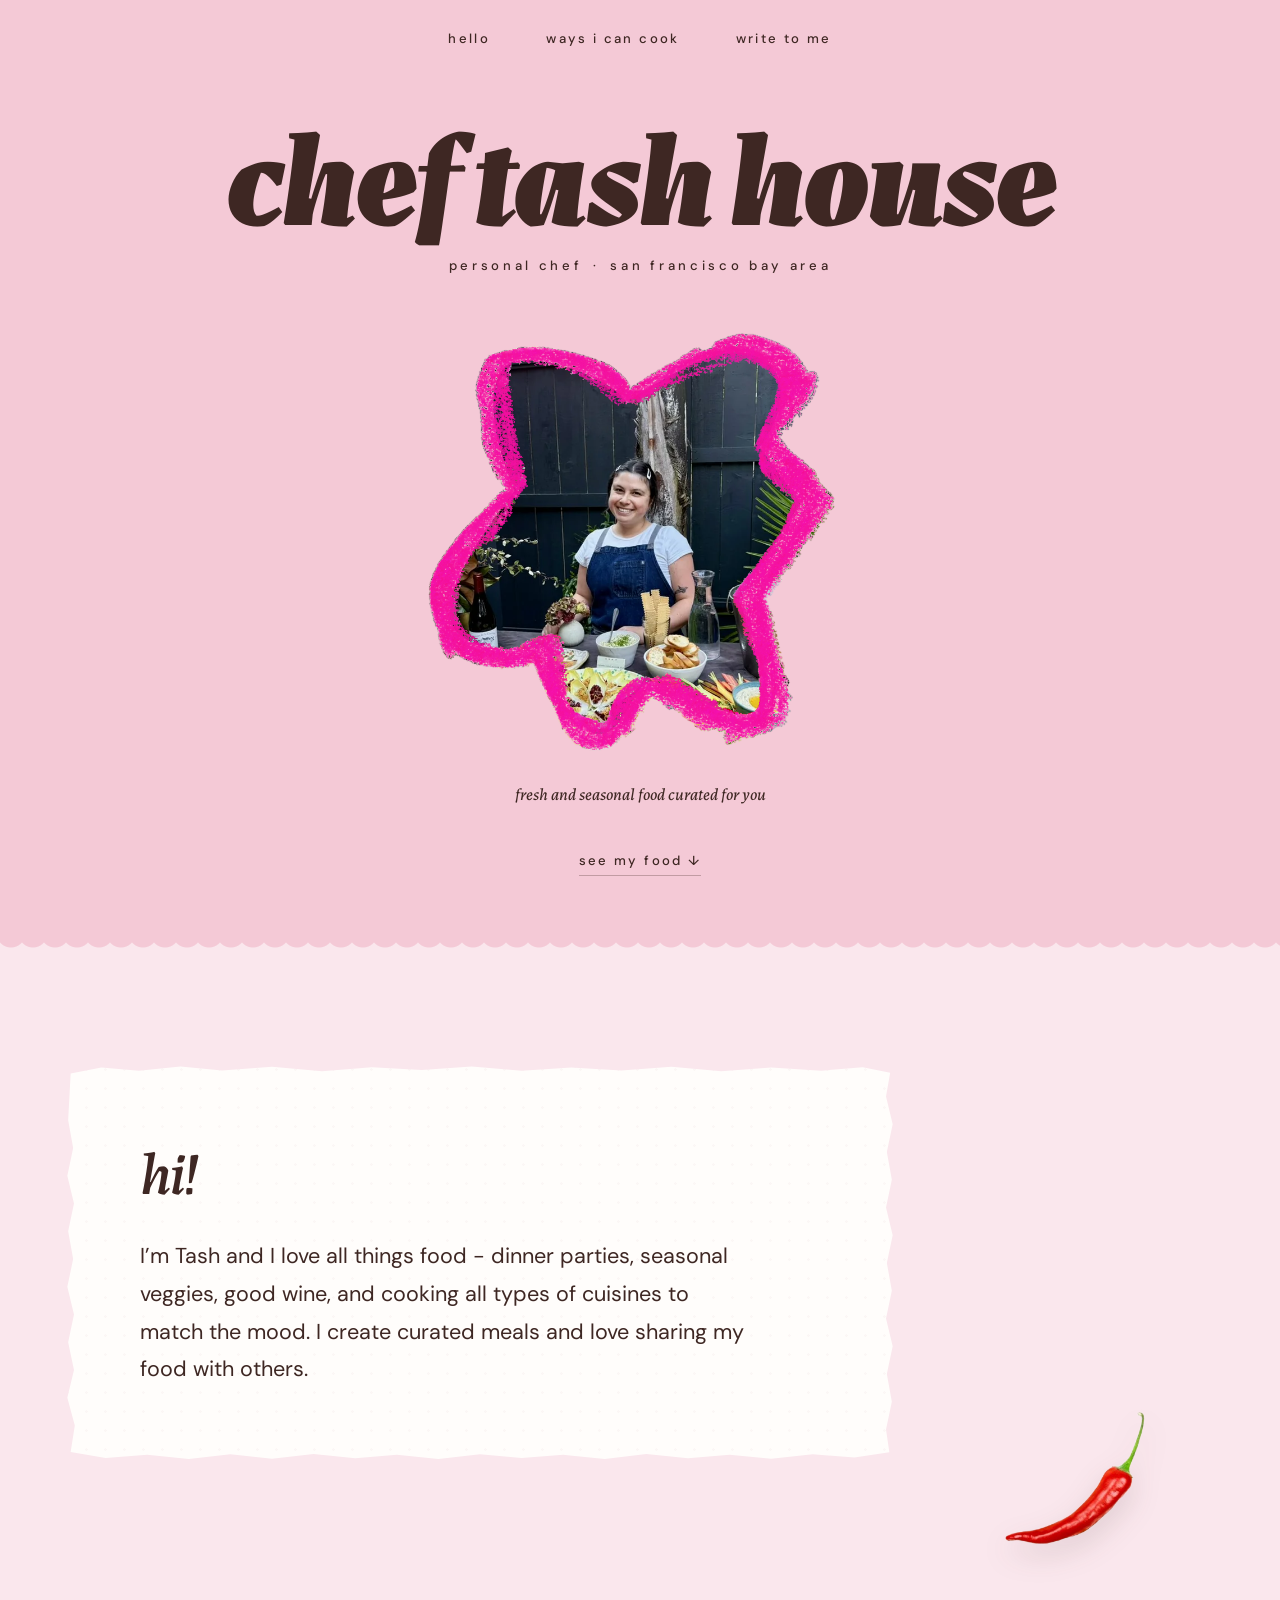
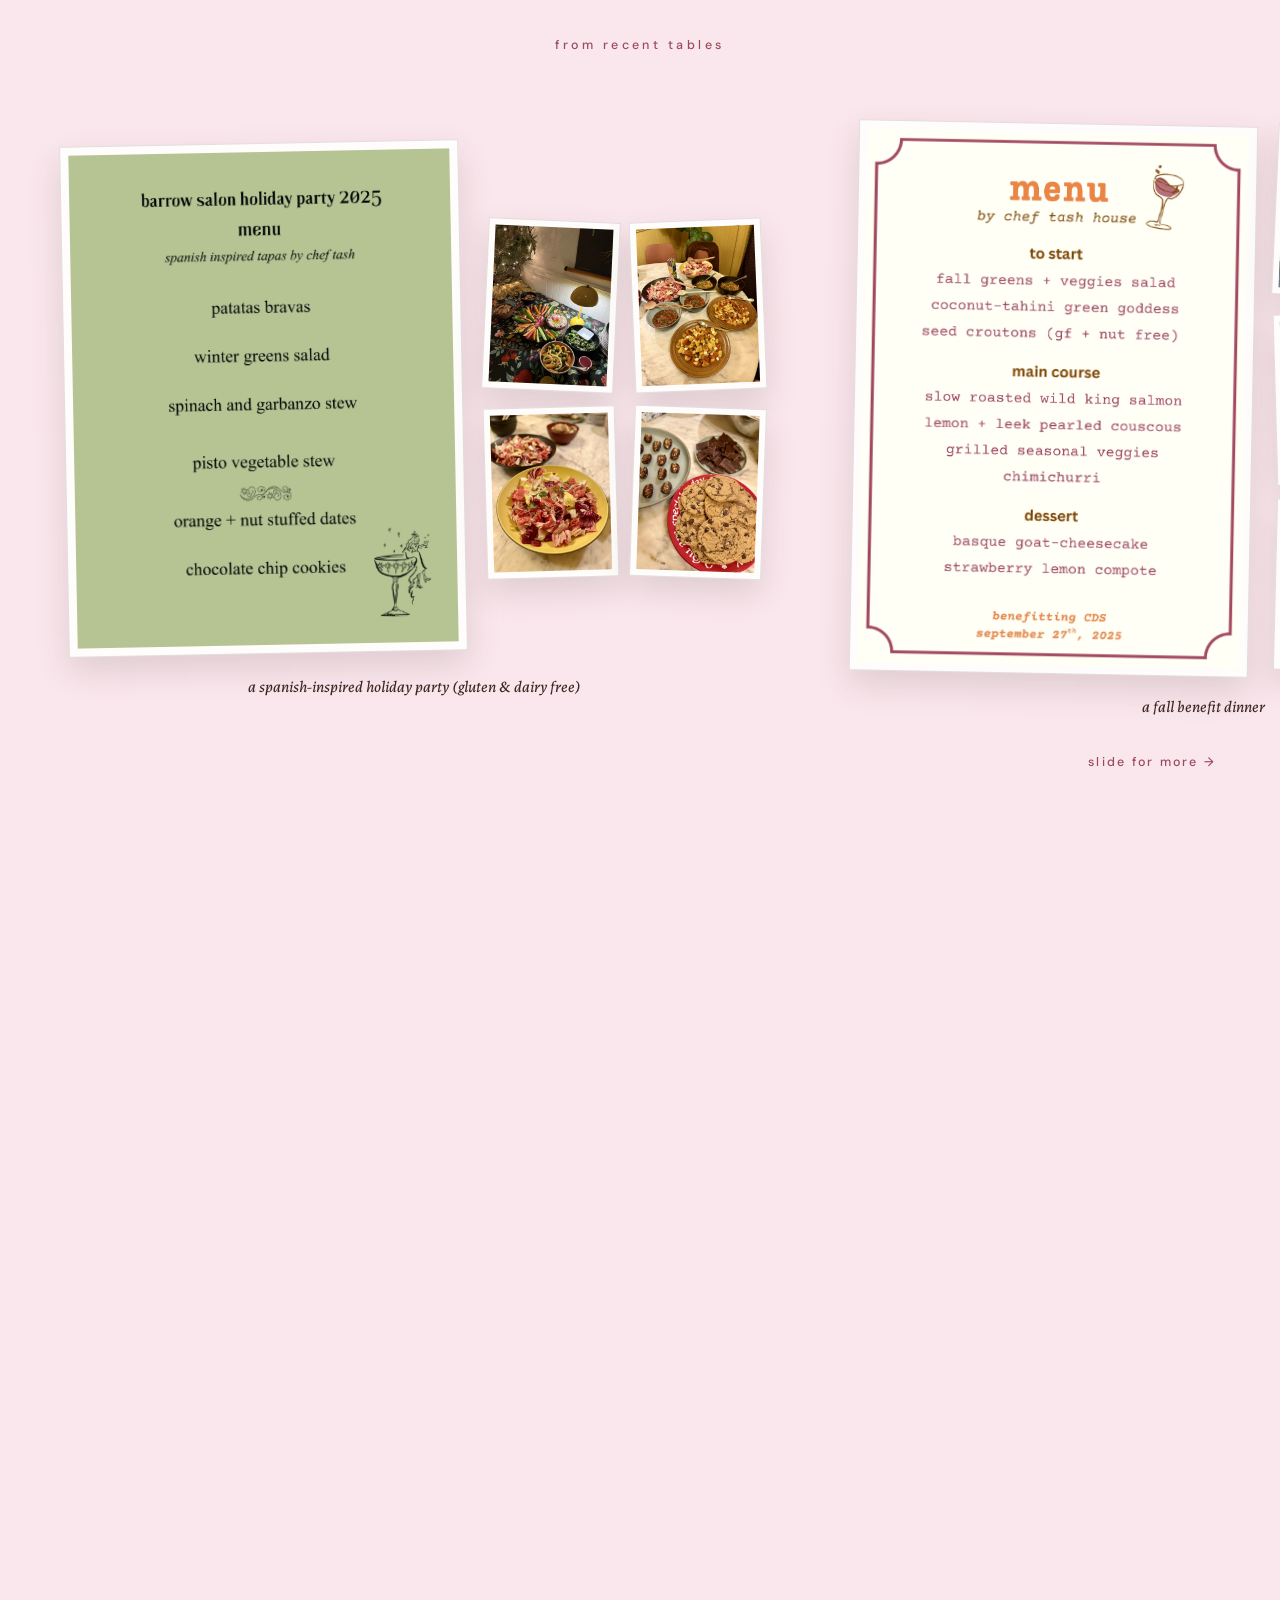
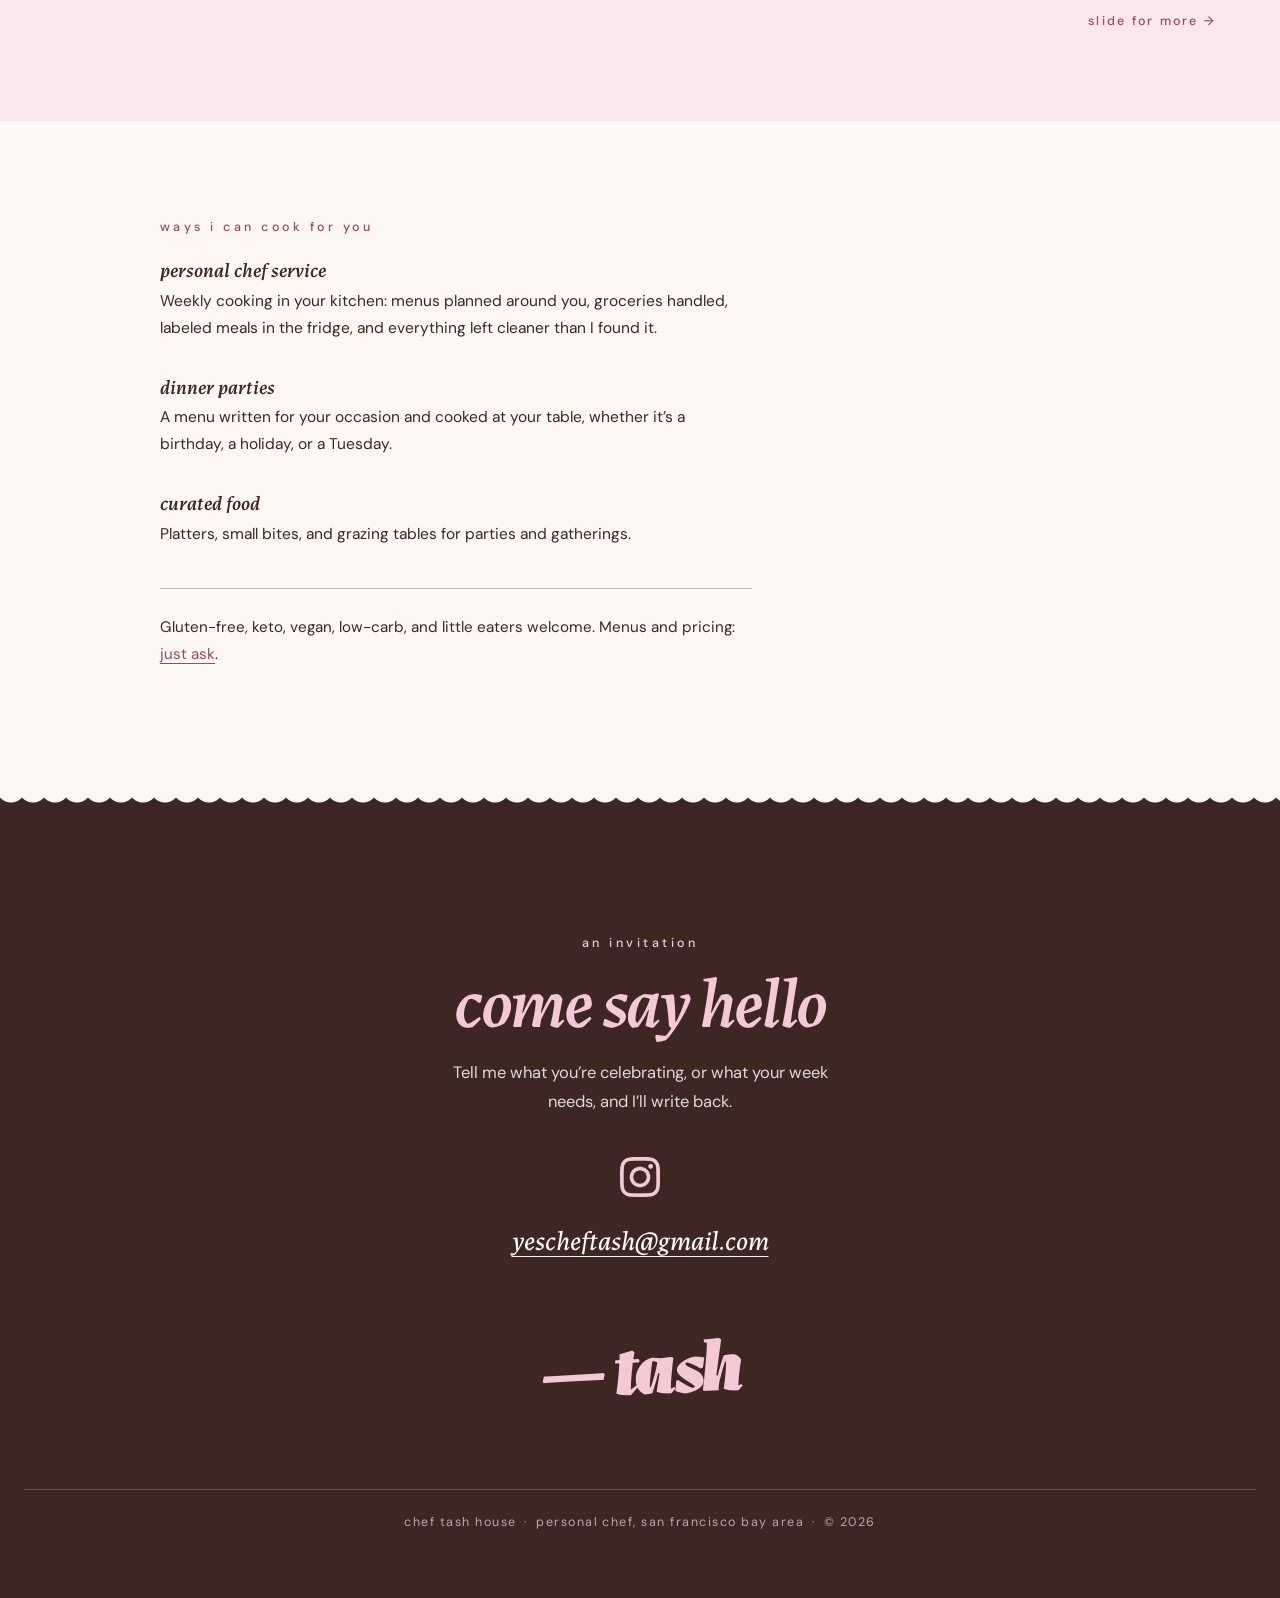
==== commit 3108f448: "Host resume at public route" ====
--- a/index.html
+++ b/index.html
@@ -4,6 +4,23 @@
   <meta charset="utf-8">
   <meta name="viewport" content="width=device-width, initial-scale=1">
   <meta name="description" content="Chef Tash House is a personal chef in the San Francisco Bay Area, cooking for any occasion: weekly personal chef service, dinner parties, and curated food.">
+  <meta name="theme-color" content="#f4c9d6">
+  <link rel="canonical" href="https://cheftashhouse.com/">
+  <meta property="og:type" content="website">
+  <meta property="og:site_name" content="Chef Tash House">
+  <meta property="og:url" content="https://cheftashhouse.com/">
+  <meta property="og:title" content="Chef Tash House — Personal Chef, SF Bay Area">
+  <meta property="og:description" content="Fresh and seasonal food curated for you in the San Francisco Bay Area.">
+  <meta property="og:image" content="https://cheftashhouse.com/assets/social-preview-20260719.jpg">
+  <meta property="og:image:secure_url" content="https://cheftashhouse.com/assets/social-preview-20260719.jpg">
+  <meta property="og:image:type" content="image/jpeg">
+  <meta property="og:image:width" content="1200">
+  <meta property="og:image:height" content="630">
+  <meta property="og:image:alt" content="Chef Tash House with Tash at a table of fresh seasonal food">
+  <meta name="twitter:card" content="summary_large_image">
+  <meta name="twitter:title" content="Chef Tash House — Personal Chef, SF Bay Area">
+  <meta name="twitter:description" content="Fresh and seasonal food curated for you in the San Francisco Bay Area.">
+  <meta name="twitter:image" content="https://cheftashhouse.com/assets/social-preview-20260719.jpg">
   <title>Chef Tash House — Personal Chef, San Francisco Bay Area</title>
   <link rel="icon" type="image/png" href="assets/chili.png">
   <link rel="preconnect" href="https://fonts.googleapis.com">
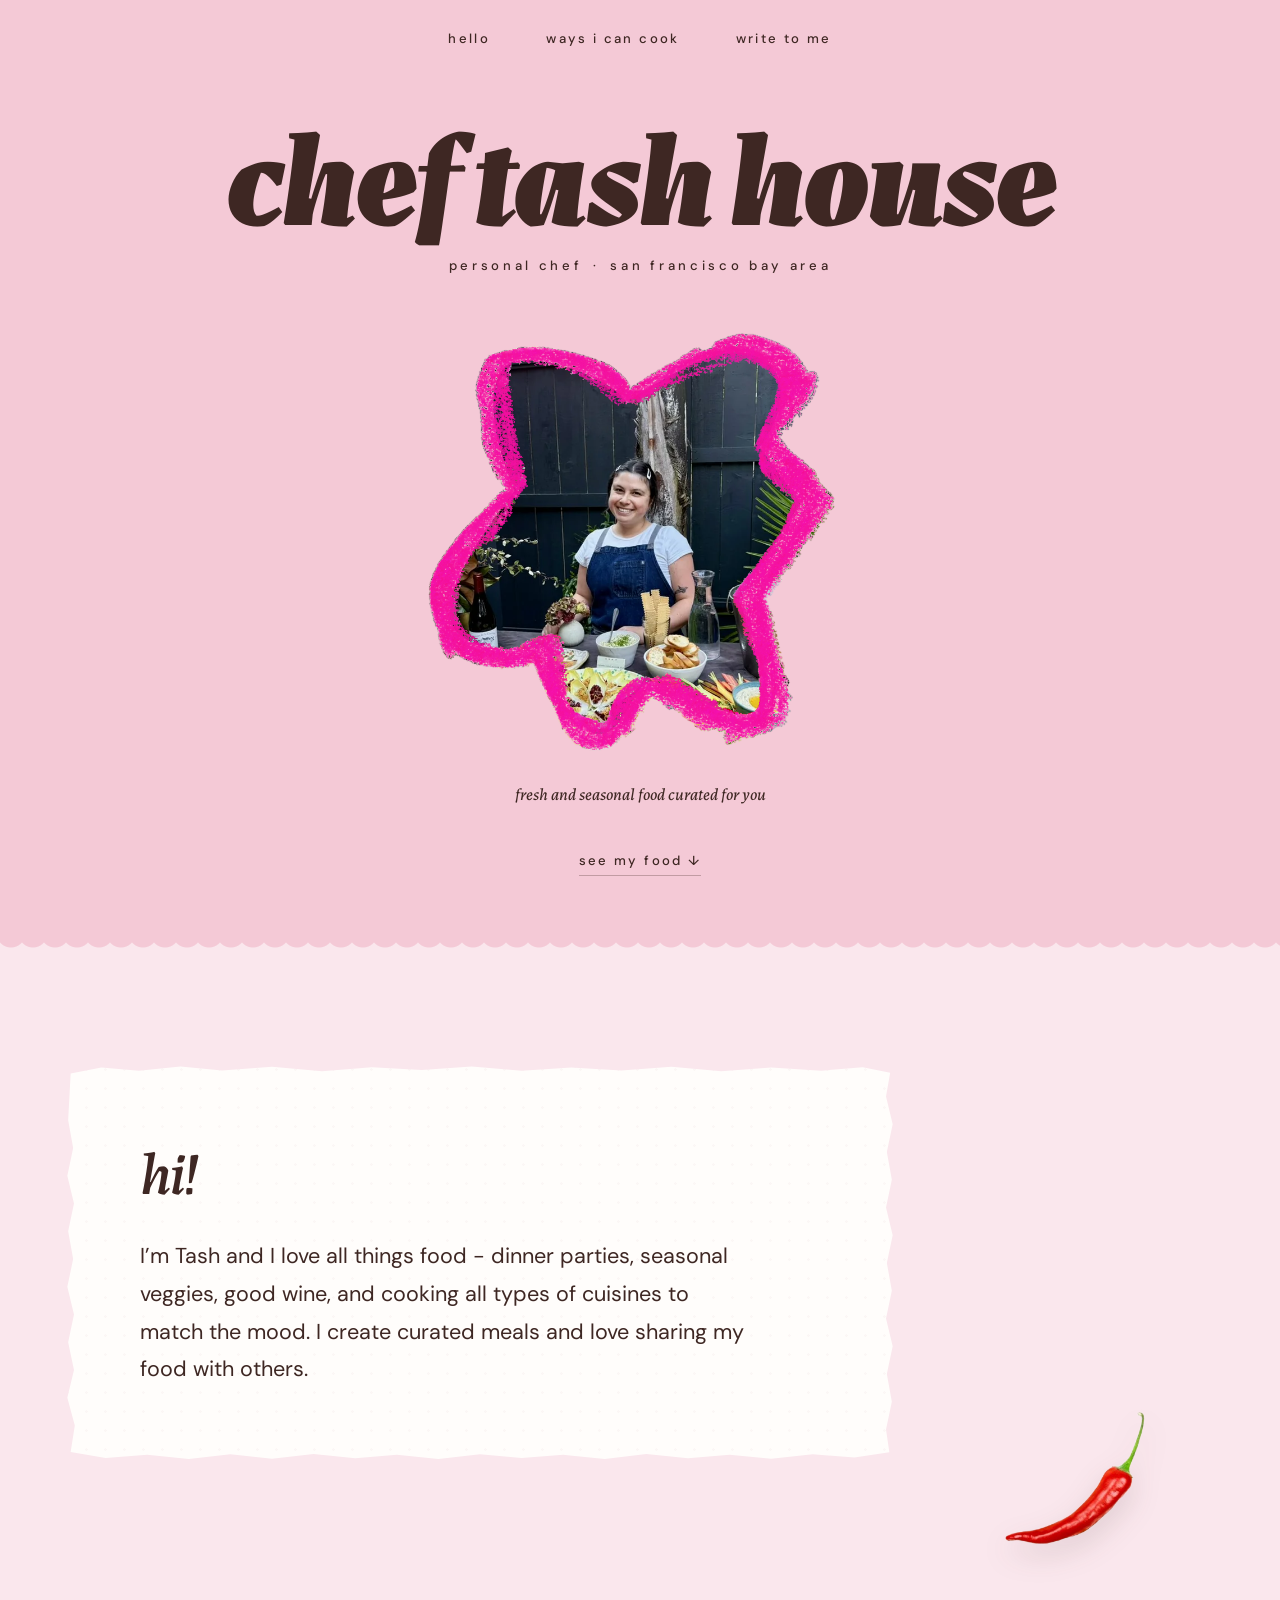
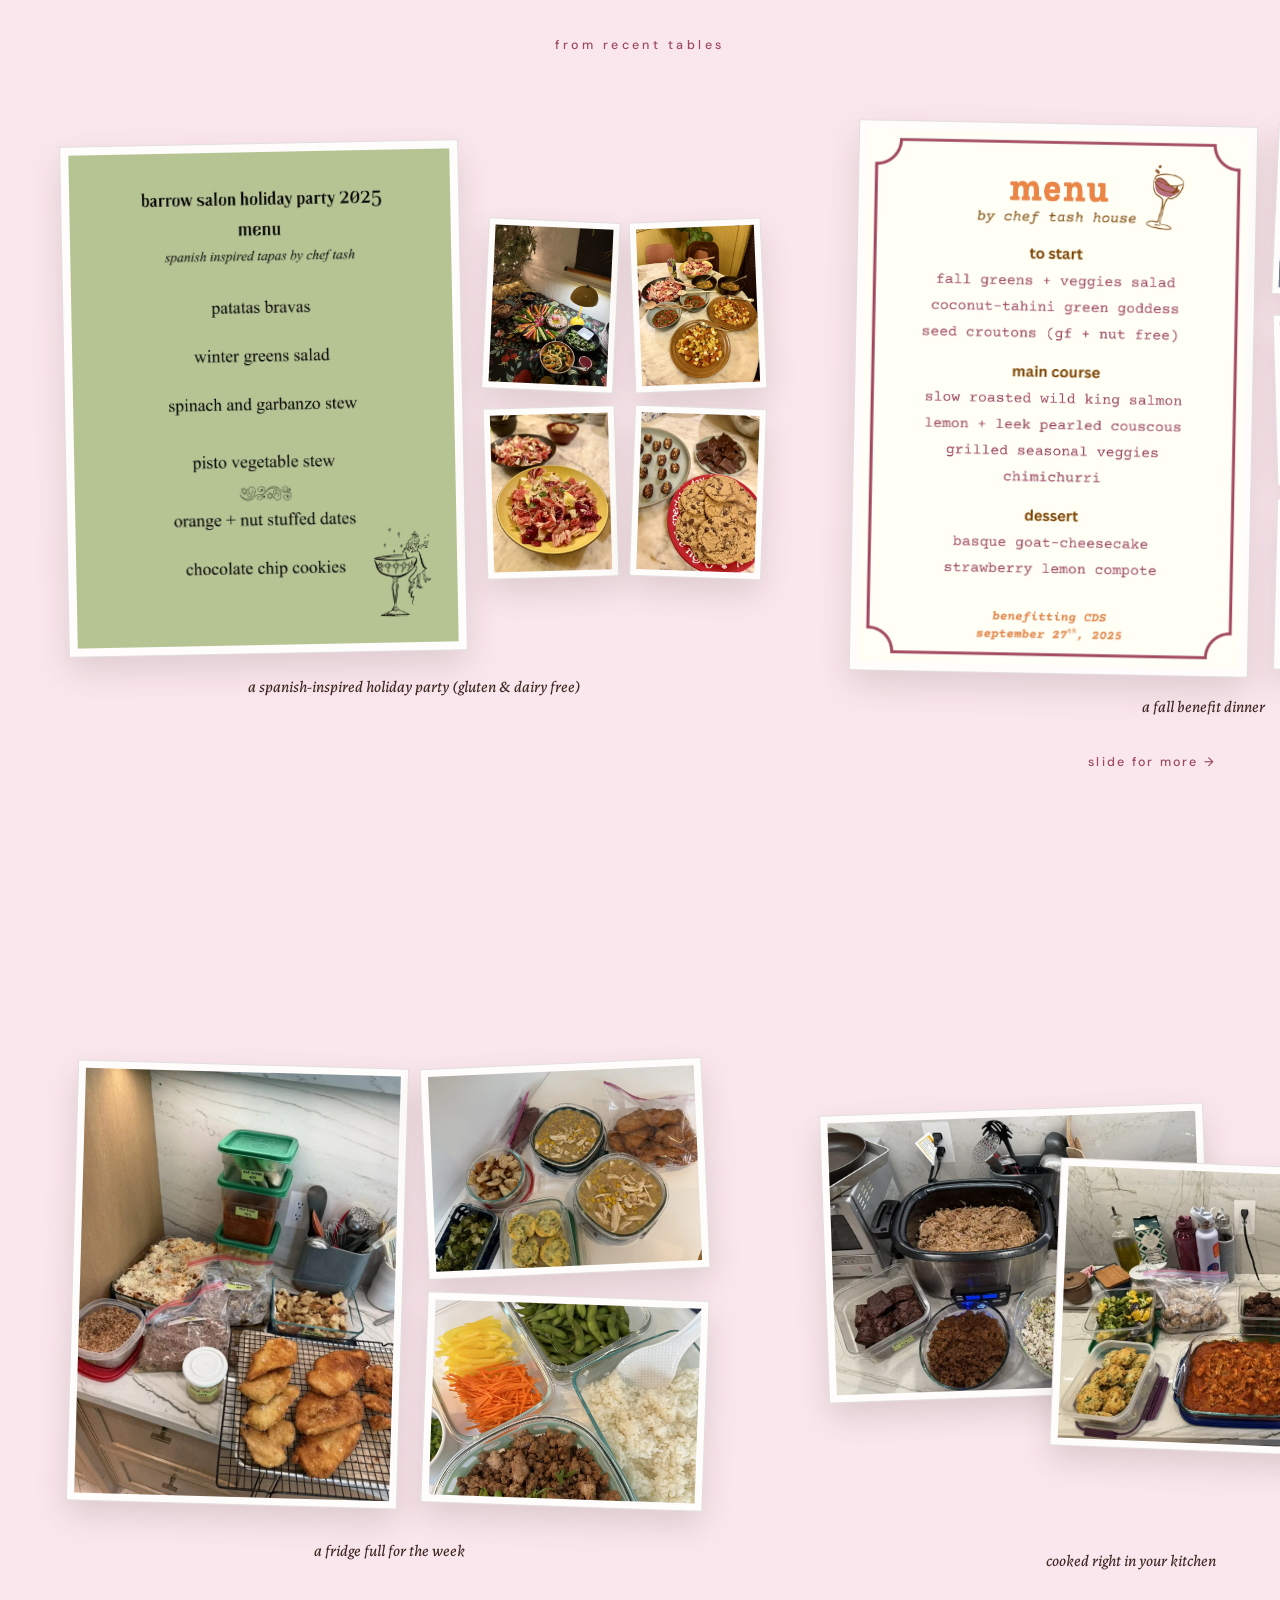
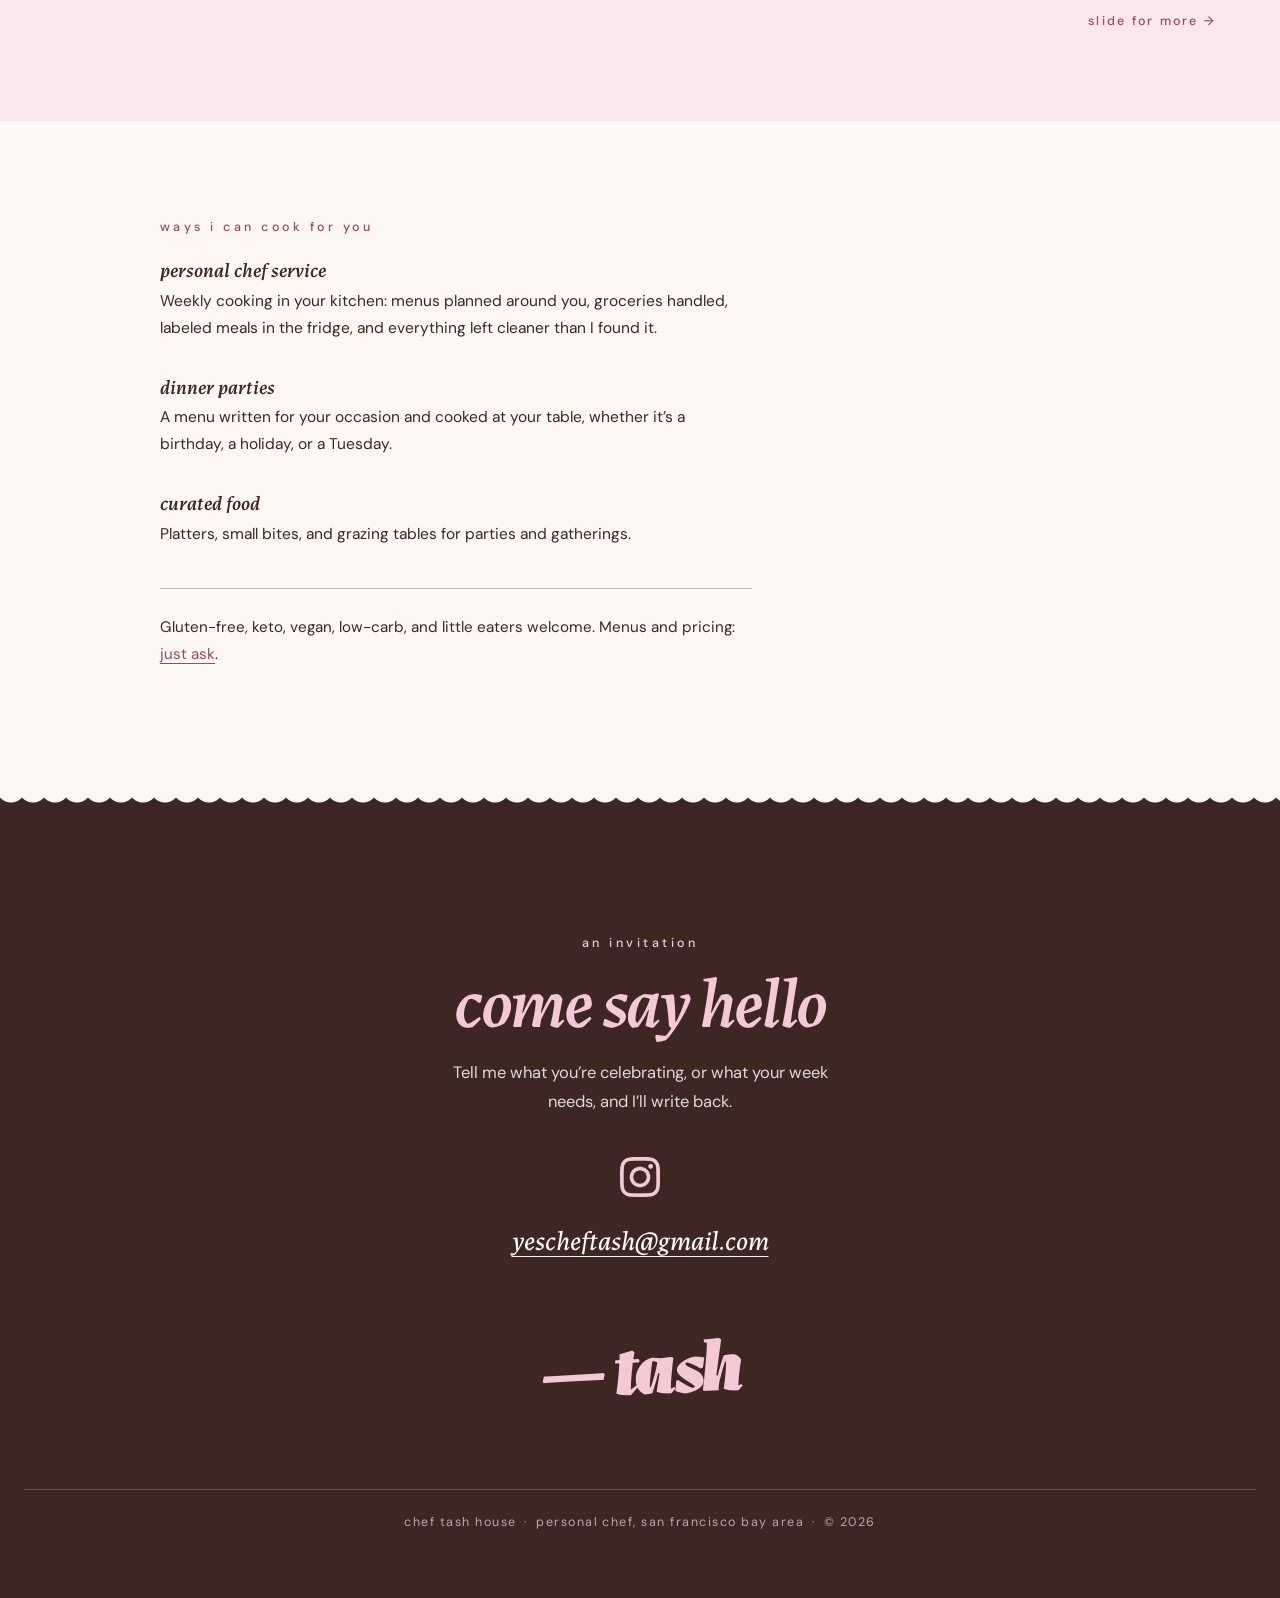
==== commit af30e54d: "Refine social preview title" ====
--- a/index.html
+++ b/index.html
@@ -9,7 +9,7 @@
   <meta property="og:type" content="website">
   <meta property="og:site_name" content="Chef Tash House">
   <meta property="og:url" content="https://cheftashhouse.com/">
-  <meta property="og:title" content="Chef Tash House — Personal Chef, SF Bay Area">
+  <meta property="og:title" content="Tash House - Personal Chef, SF Bay Area">
   <meta property="og:description" content="Fresh and seasonal food curated for you in the San Francisco Bay Area.">
   <meta property="og:image" content="https://cheftashhouse.com/assets/social-preview-20260719.jpg">
   <meta property="og:image:secure_url" content="https://cheftashhouse.com/assets/social-preview-20260719.jpg">
@@ -18,7 +18,7 @@
   <meta property="og:image:height" content="630">
   <meta property="og:image:alt" content="Chef Tash House with Tash at a table of fresh seasonal food">
   <meta name="twitter:card" content="summary_large_image">
-  <meta name="twitter:title" content="Chef Tash House — Personal Chef, SF Bay Area">
+  <meta name="twitter:title" content="Tash House - Personal Chef, SF Bay Area">
   <meta name="twitter:description" content="Fresh and seasonal food curated for you in the San Francisco Bay Area.">
   <meta name="twitter:image" content="https://cheftashhouse.com/assets/social-preview-20260719.jpg">
   <title>Chef Tash House — Personal Chef, San Francisco Bay Area</title>
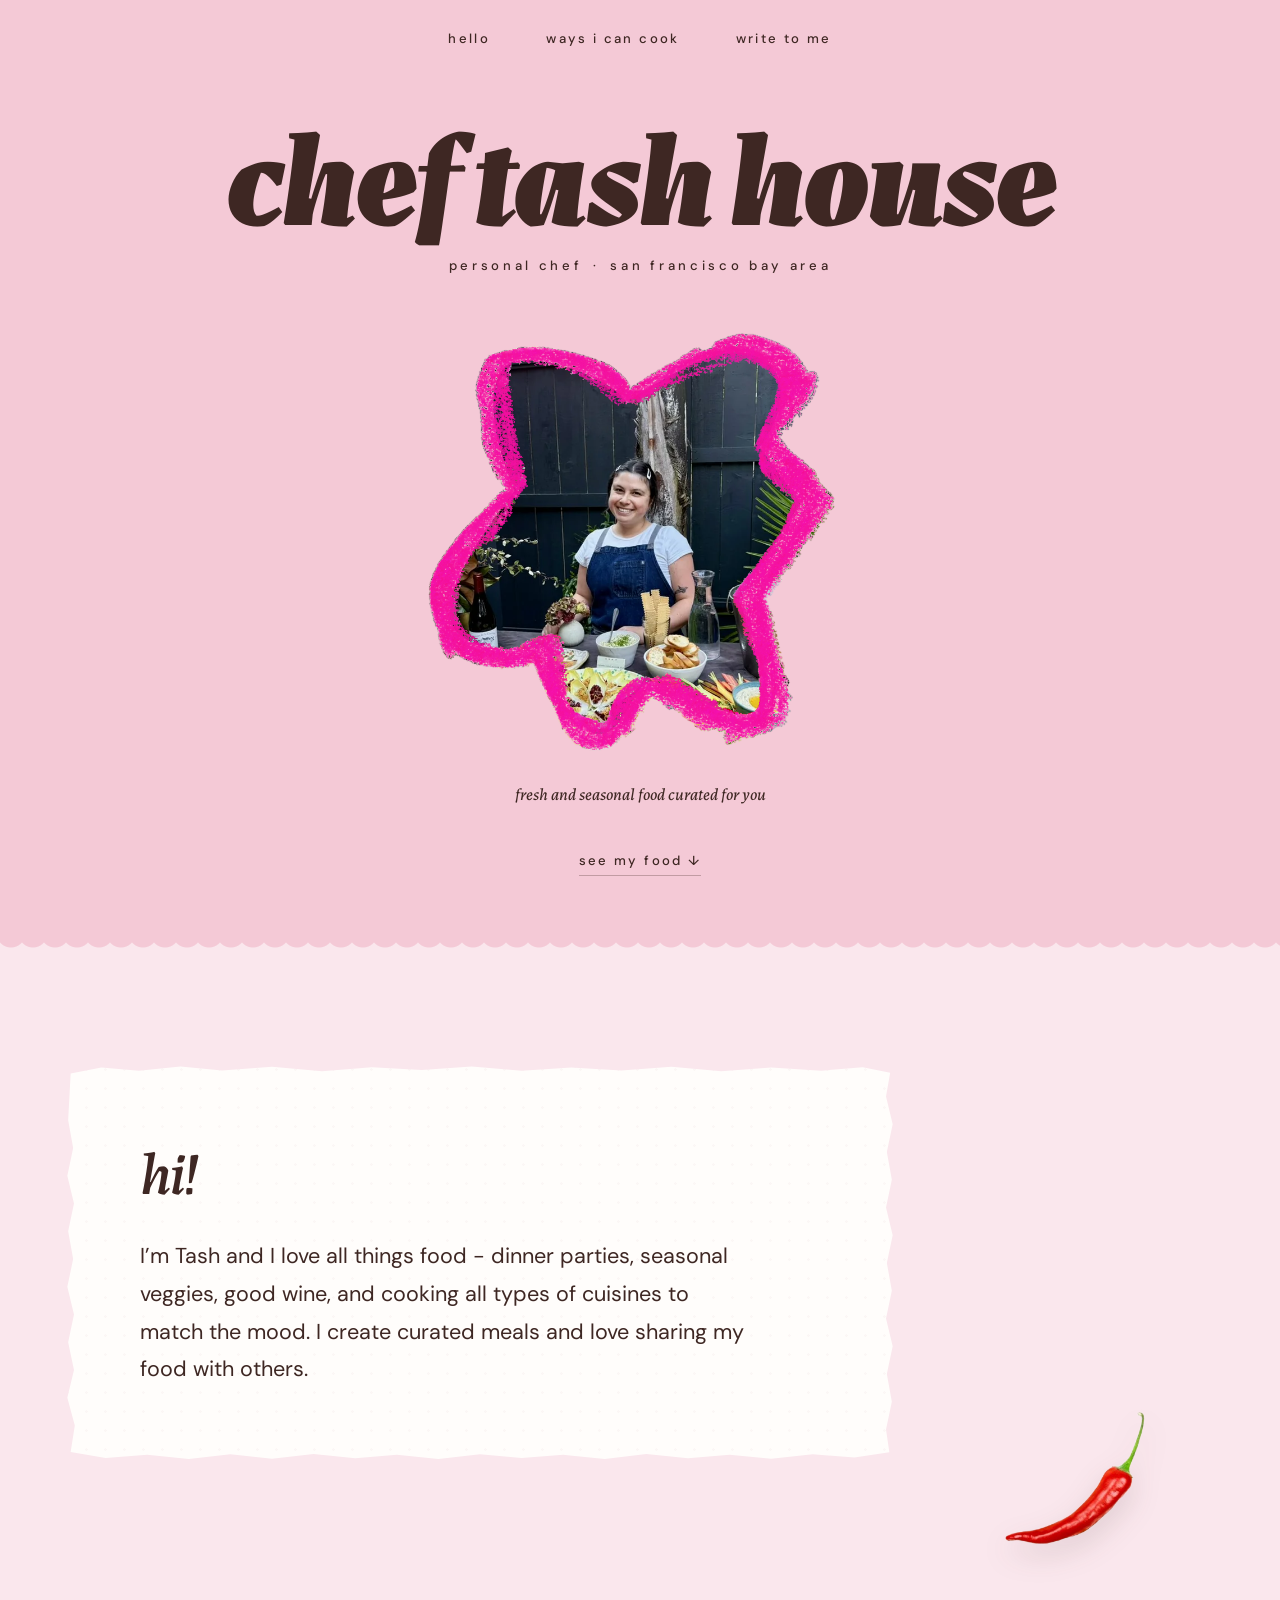
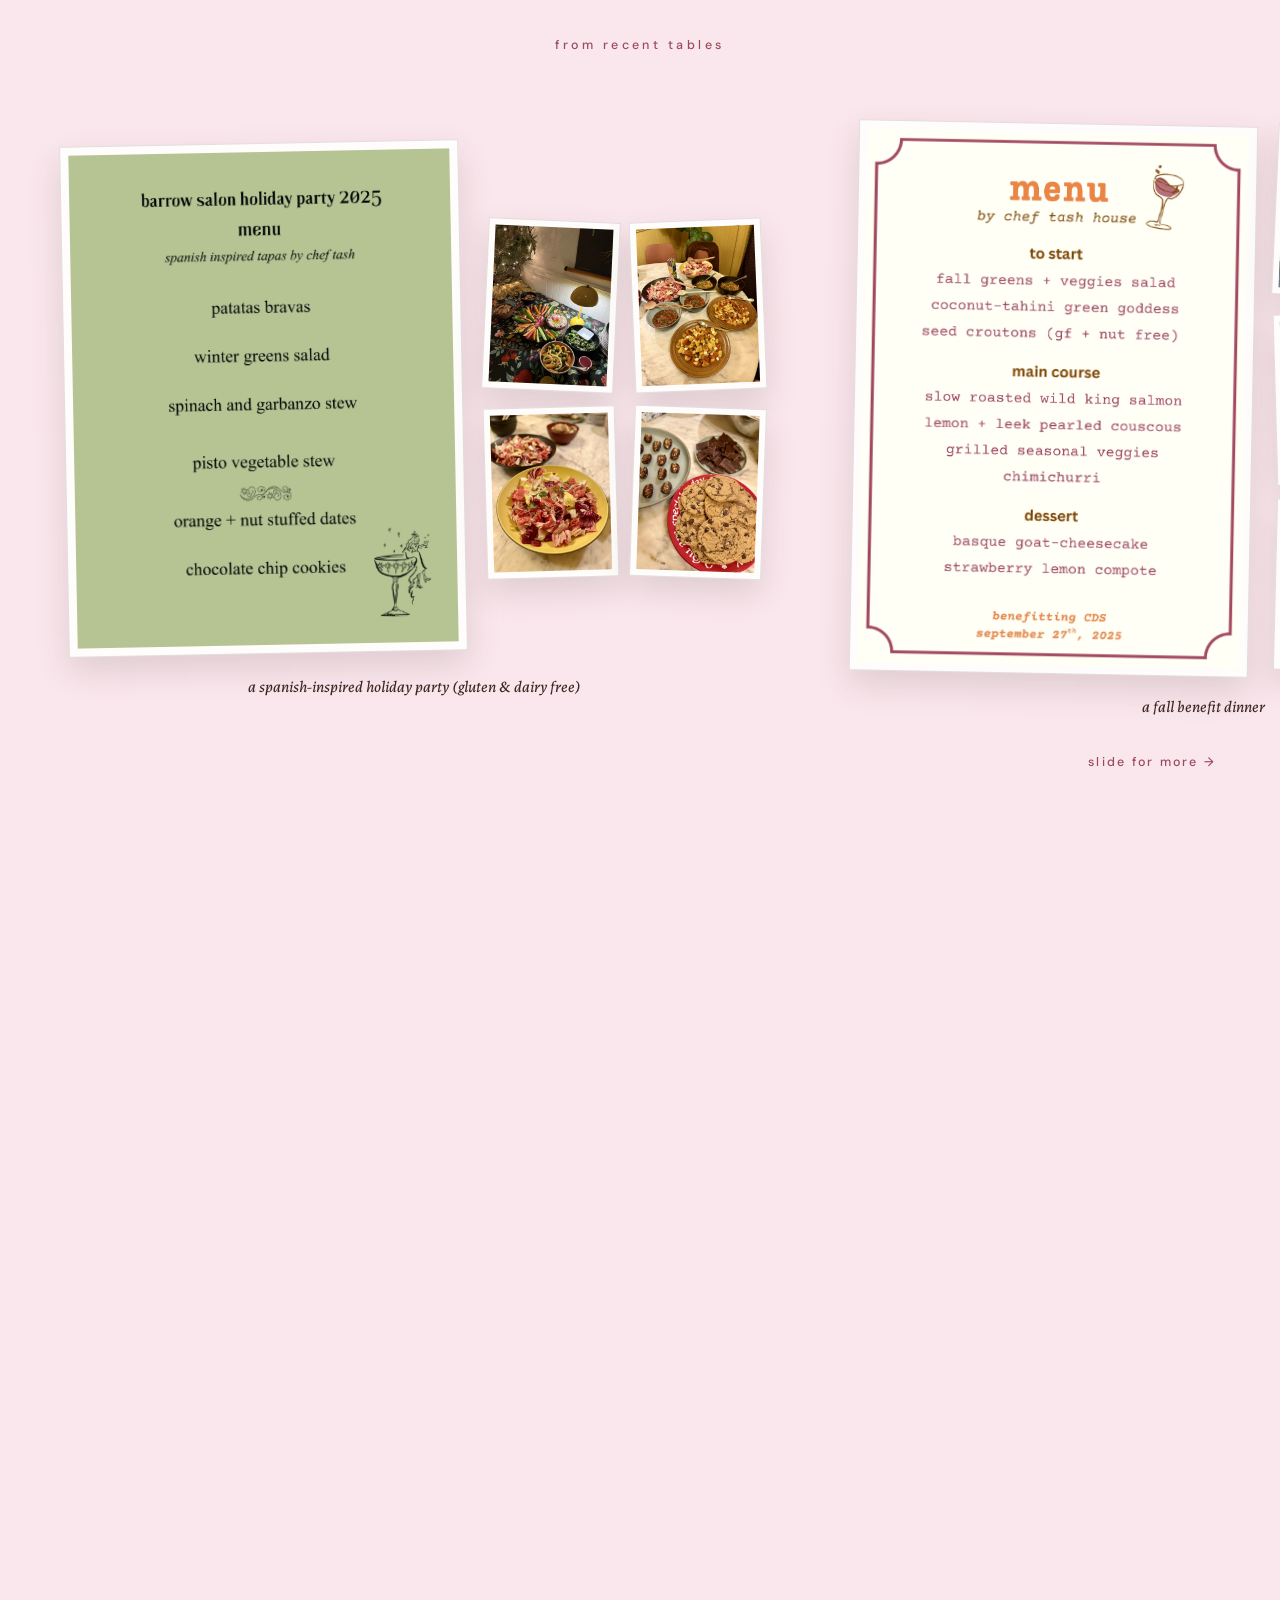
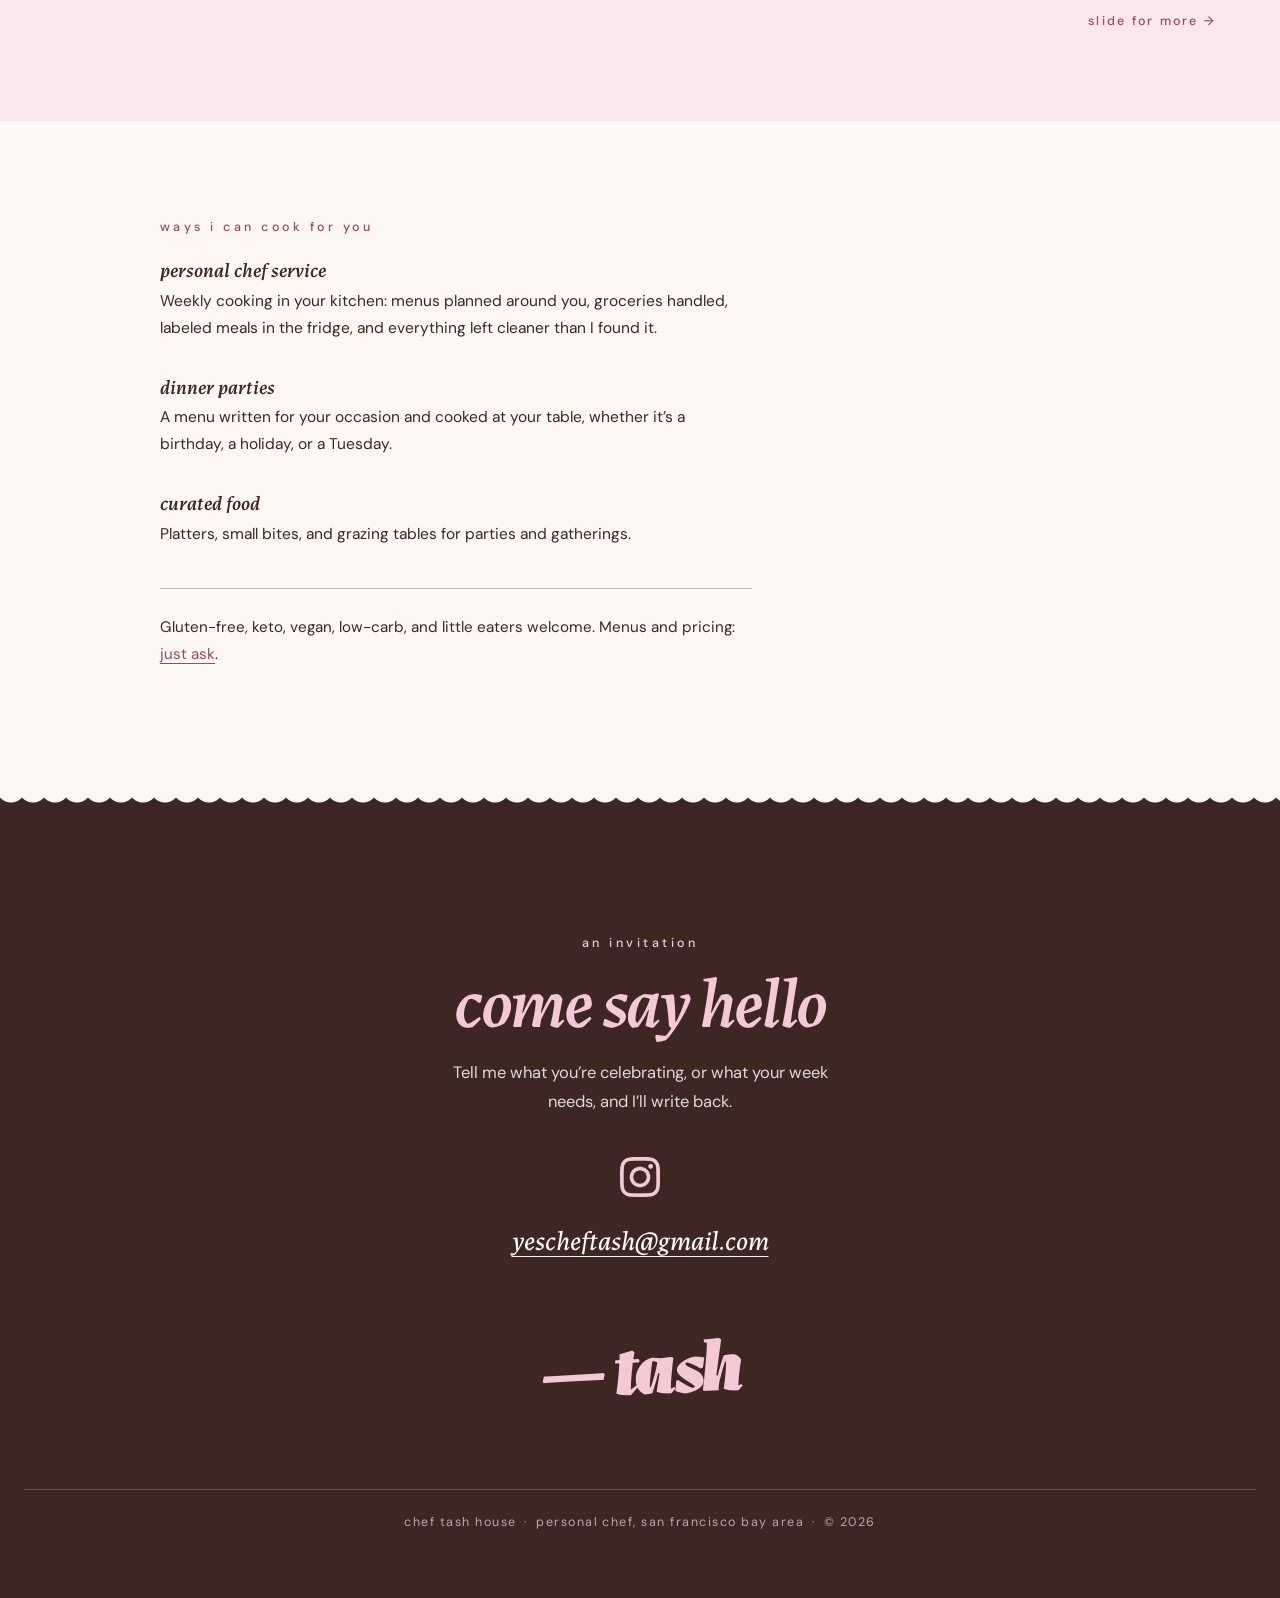
==== commit 5969b137: "Add Cloudflare web analytics" ====
--- a/index.html
+++ b/index.html
@@ -225,5 +225,9 @@
       <p class="lightbox-count" aria-live="polite"></p>
     </div>
   </dialog>
+
+  <!-- Cloudflare Web Analytics -->
+  <script type="module" src="https://static.cloudflareinsights.com/beacon.min.js" data-cf-beacon='{"token":"20e84f2006c74697a07b8a7283e01876"}'></script>
+  <!-- End Cloudflare Web Analytics -->
 </body>
 </html>
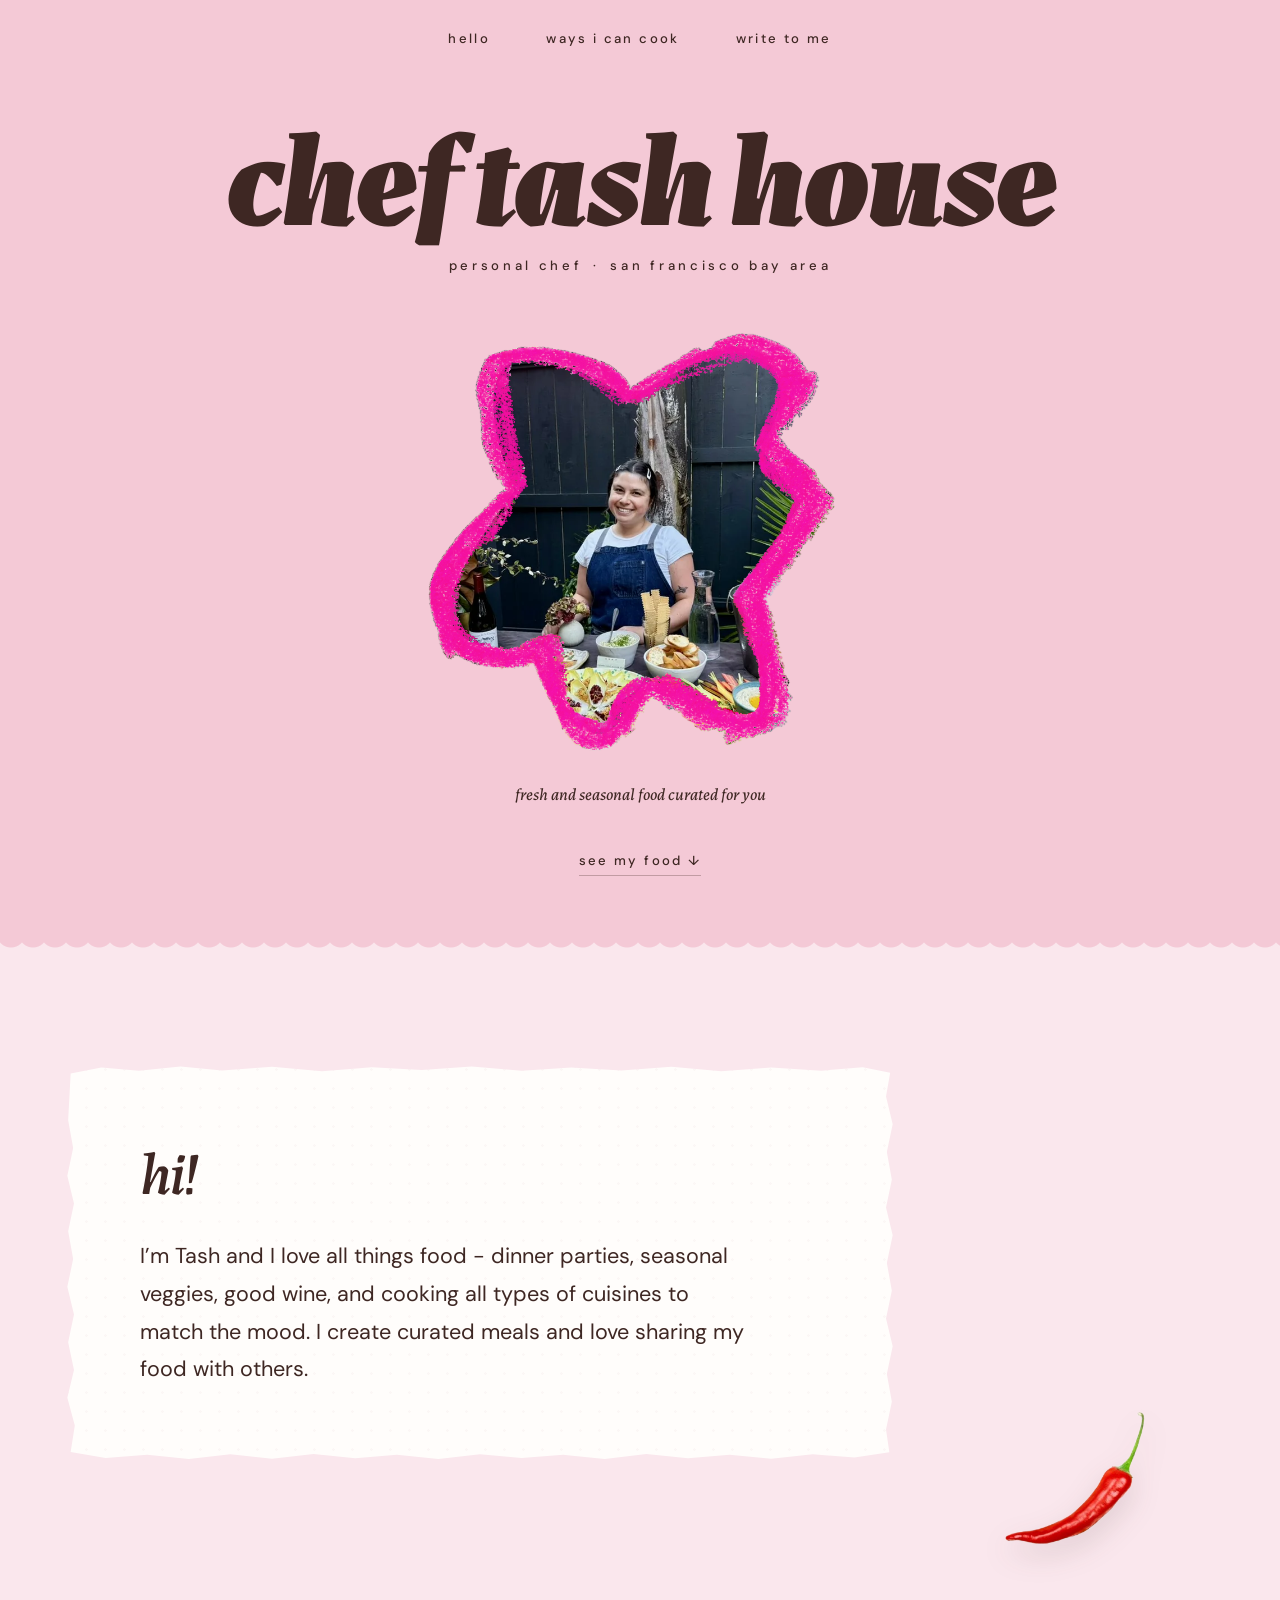
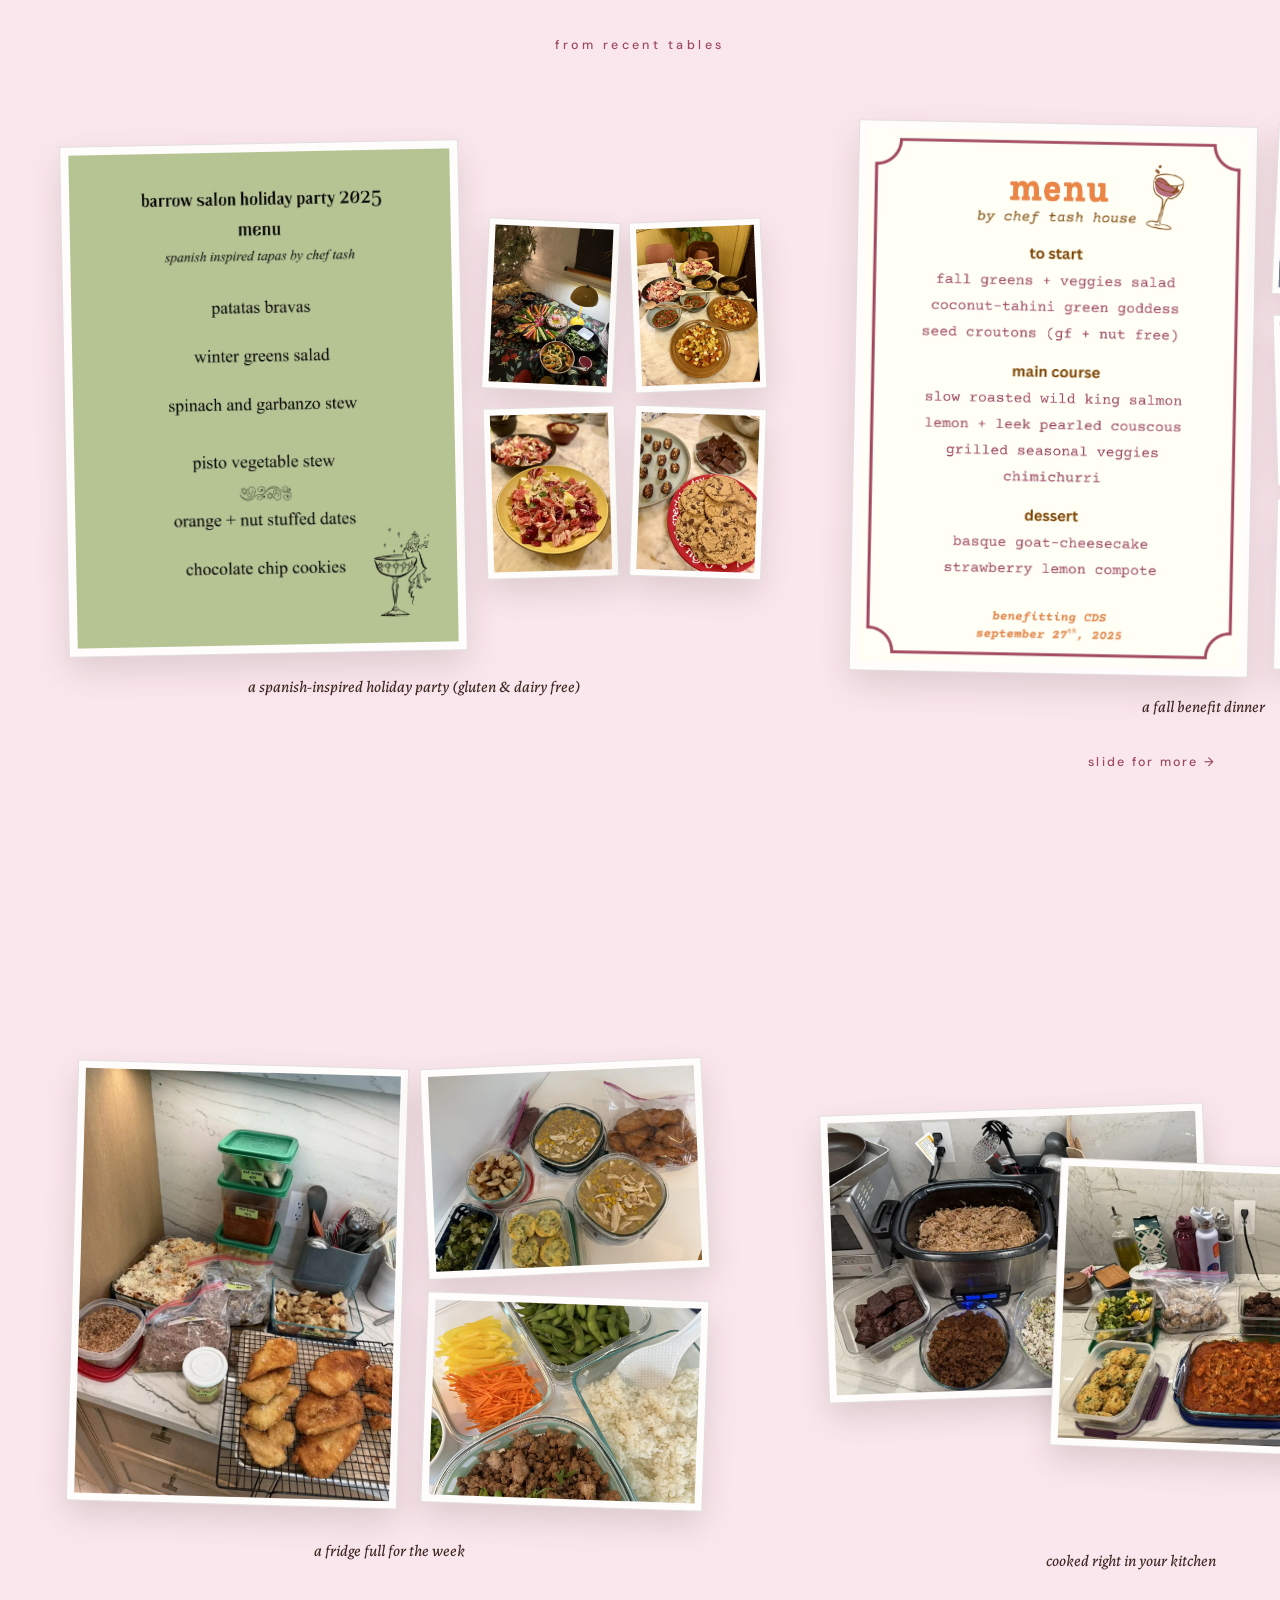
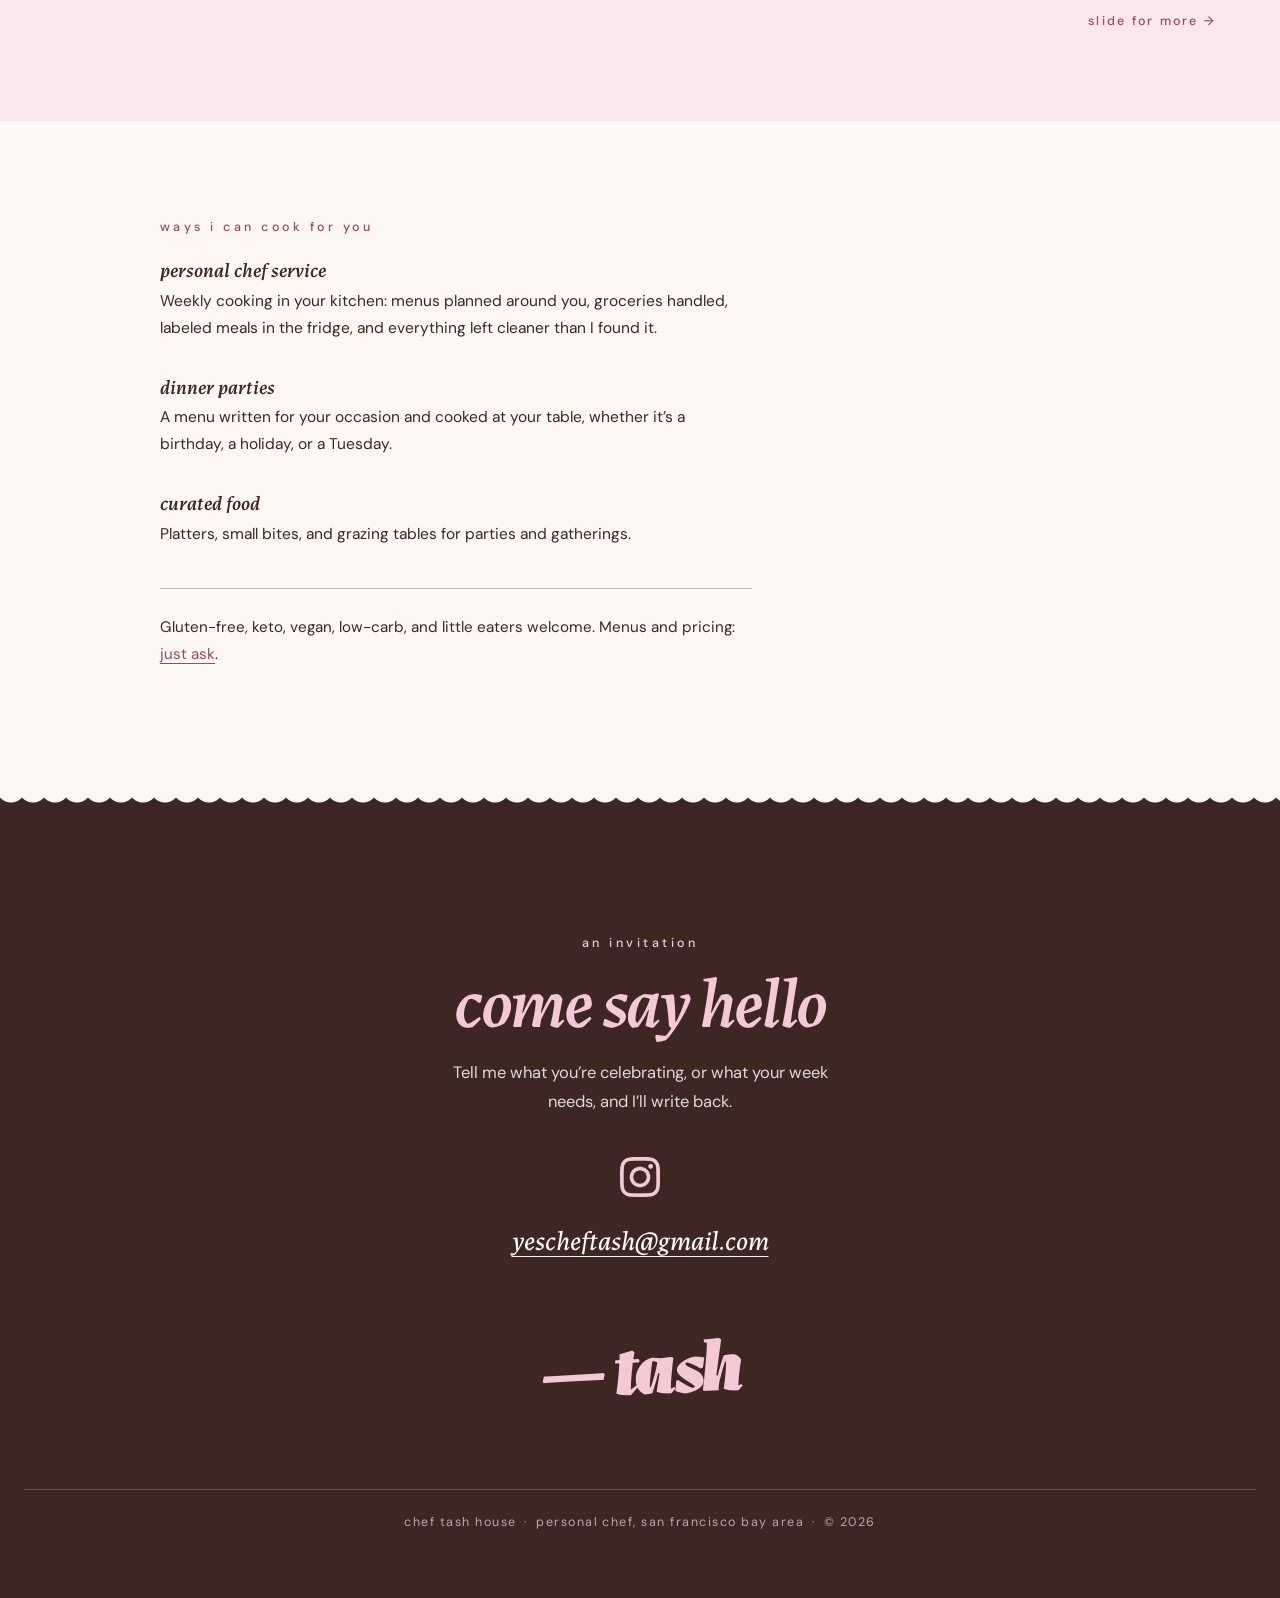
==== commit 5c3f6791: "Refine mobile section spacing" ====
--- a/index.html
+++ b/index.html
@@ -4,7 +4,7 @@
   <meta charset="utf-8">
   <meta name="viewport" content="width=device-width, initial-scale=1">
   <meta name="description" content="Chef Tash House is a personal chef in the San Francisco Bay Area, cooking for any occasion: weekly personal chef service, dinner parties, and curated food.">
-  <meta name="theme-color" content="#f4c9d6">
+  <meta name="theme-color" content="#fae7ed">
   <link rel="canonical" href="https://cheftashhouse.com/">
   <meta property="og:type" content="website">
   <meta property="og:site_name" content="Chef Tash House">
@@ -26,8 +26,8 @@
   <link rel="preconnect" href="https://fonts.googleapis.com">
   <link rel="preconnect" href="https://fonts.gstatic.com" crossorigin>
   <link href="https://fonts.googleapis.com/css2?family=DM+Sans:wght@400;500&family=Labrada:ital,wght@0,600;1,500;1,600;1,900&display=swap" rel="stylesheet">
-  <link rel="stylesheet" href="styles.css?v=20260719-8">
-  <script src="script.js?v=20260719-8" defer></script>
+  <link rel="stylesheet" href="styles.css?v=20260719-9">
+  <script src="script.js?v=20260719-9" defer></script>
 </head>
 <body>
   <a class="skip-link" href="#hello">Skip to content</a>
--- a/styles.css
+++ b/styles.css
@@ -569,17 +569,20 @@
   .portrait-disc { width: min(82vw, 330px); }
   .letter { min-height: 560px; padding: 3.5rem 14px 5rem; align-items: center; }
   .letter-inner { width: 94%; margin-left: 0; padding: 3.25rem 1.9rem 3.75rem; }
-  .chili-decoration { width: 185px; right: 5vw; bottom: -70px; }
-  .menu-strip { gap: 3.5rem; scroll-snap-type: x mandatory; }
+  .chili-decoration { width: 165px; right: -1.25rem; bottom: 0; }
+  .tables { padding-top: 2.25rem; padding-bottom: 2rem; }
+  .tables .strip-wrap { margin-top: 1rem; }
+  .menu-strip { padding-top: 0.75rem; gap: 3.5rem; scroll-snap-type: x mandatory; }
   .menu-group { width: min(92vw, 430px); }
-  .menu-group--solo { width: min(72vw, 330px); }
+  .menu-group--solo { width: min(50vw, 230px); }
   .menu-group--sparse { width: min(94vw, 450px); }
   .menu-cluster { grid-template-columns: minmax(170px, 1fr) minmax(115px, 0.66fr); gap: 0.65rem; }
   .menu-group--sparse .menu-cluster { grid-template-columns: minmax(160px, 0.92fr) minmax(130px, 0.72fr); }
   .food-photos { gap: 0.65rem; }
-  .meal-prep { padding-top: 1.5rem; }
+  .meal-prep { padding-top: 1rem; }
   .prep-heading { width: min(90%, 34rem); }
-  .prep-strip { gap: 4rem; scroll-snap-type: x mandatory; }
+  .meal-prep .strip-wrap { margin-top: 1.25rem; }
+  .prep-strip { padding-top: 0.75rem; gap: 4rem; scroll-snap-type: x mandatory; }
   .prep-card--fridge,
   .prep-card--batch { width: min(88vw, 440px); }
   .prep-card--plates { width: min(94vw, 440px); }
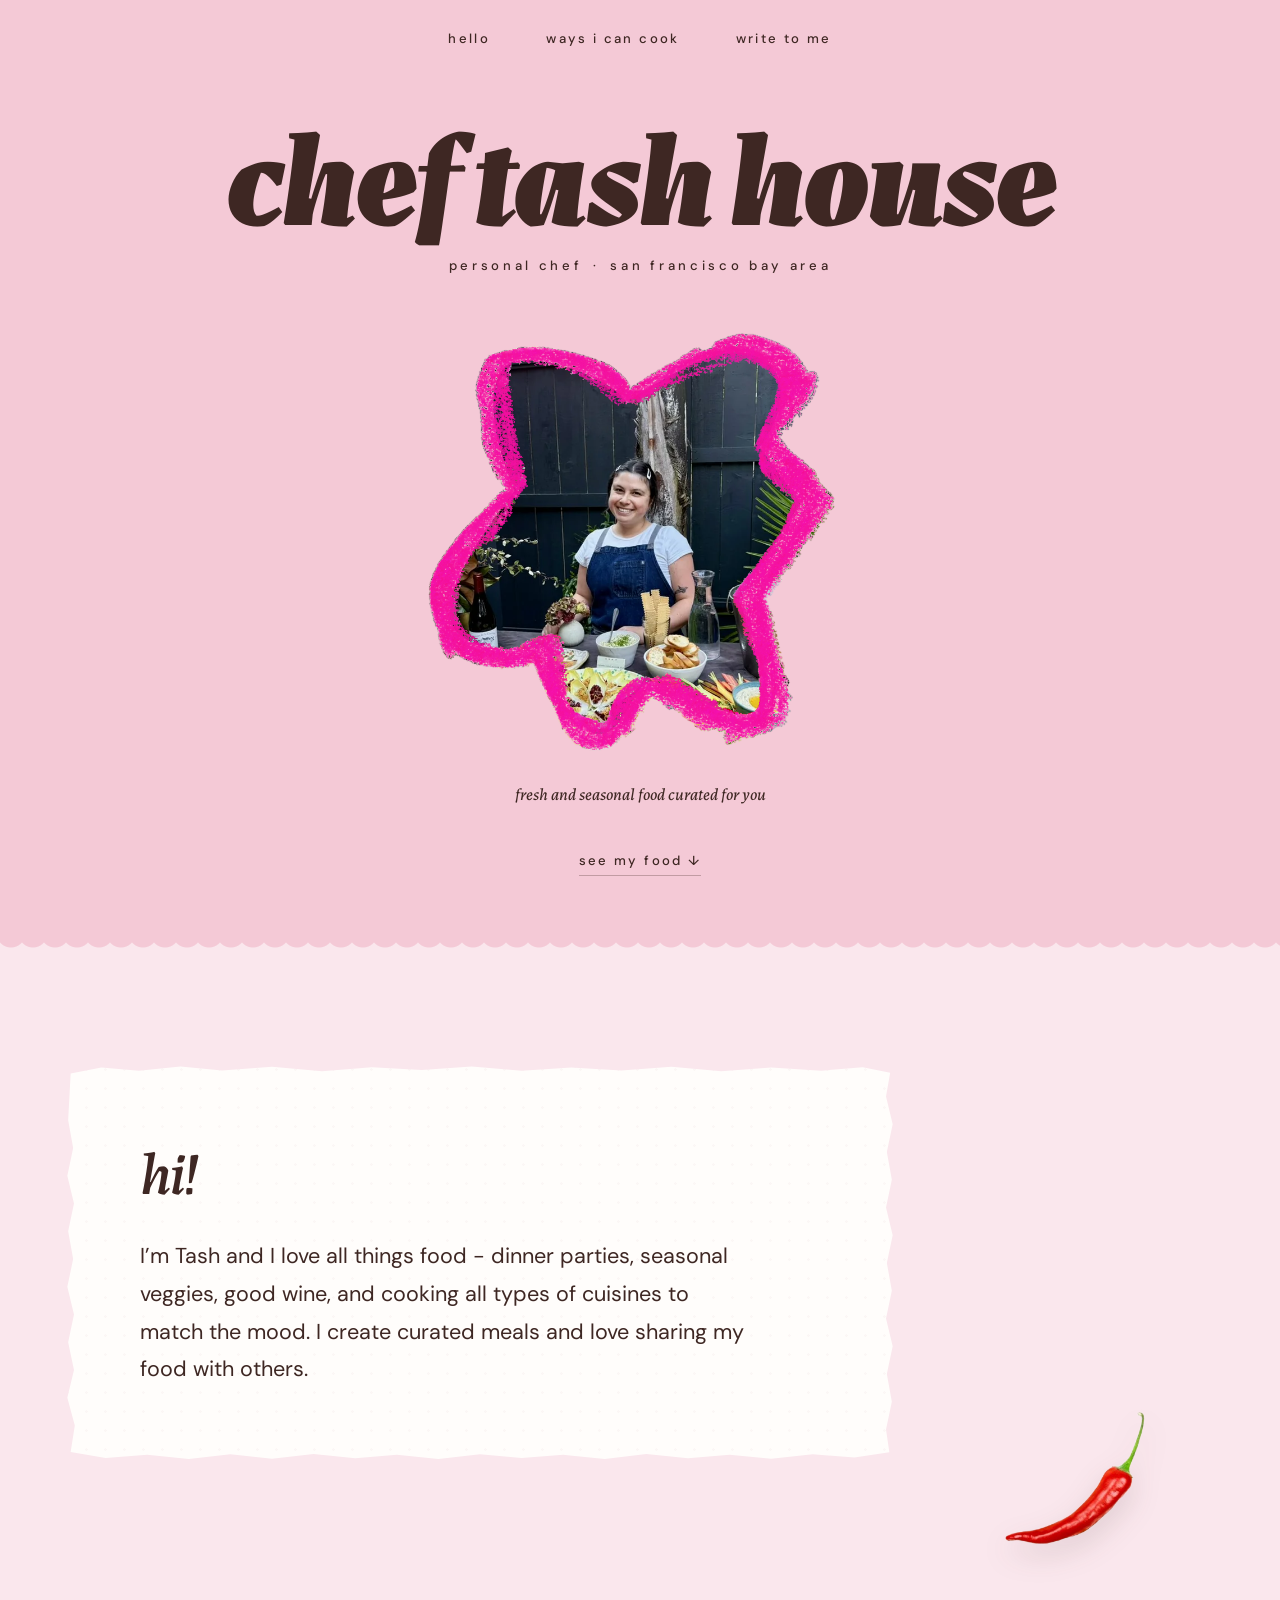
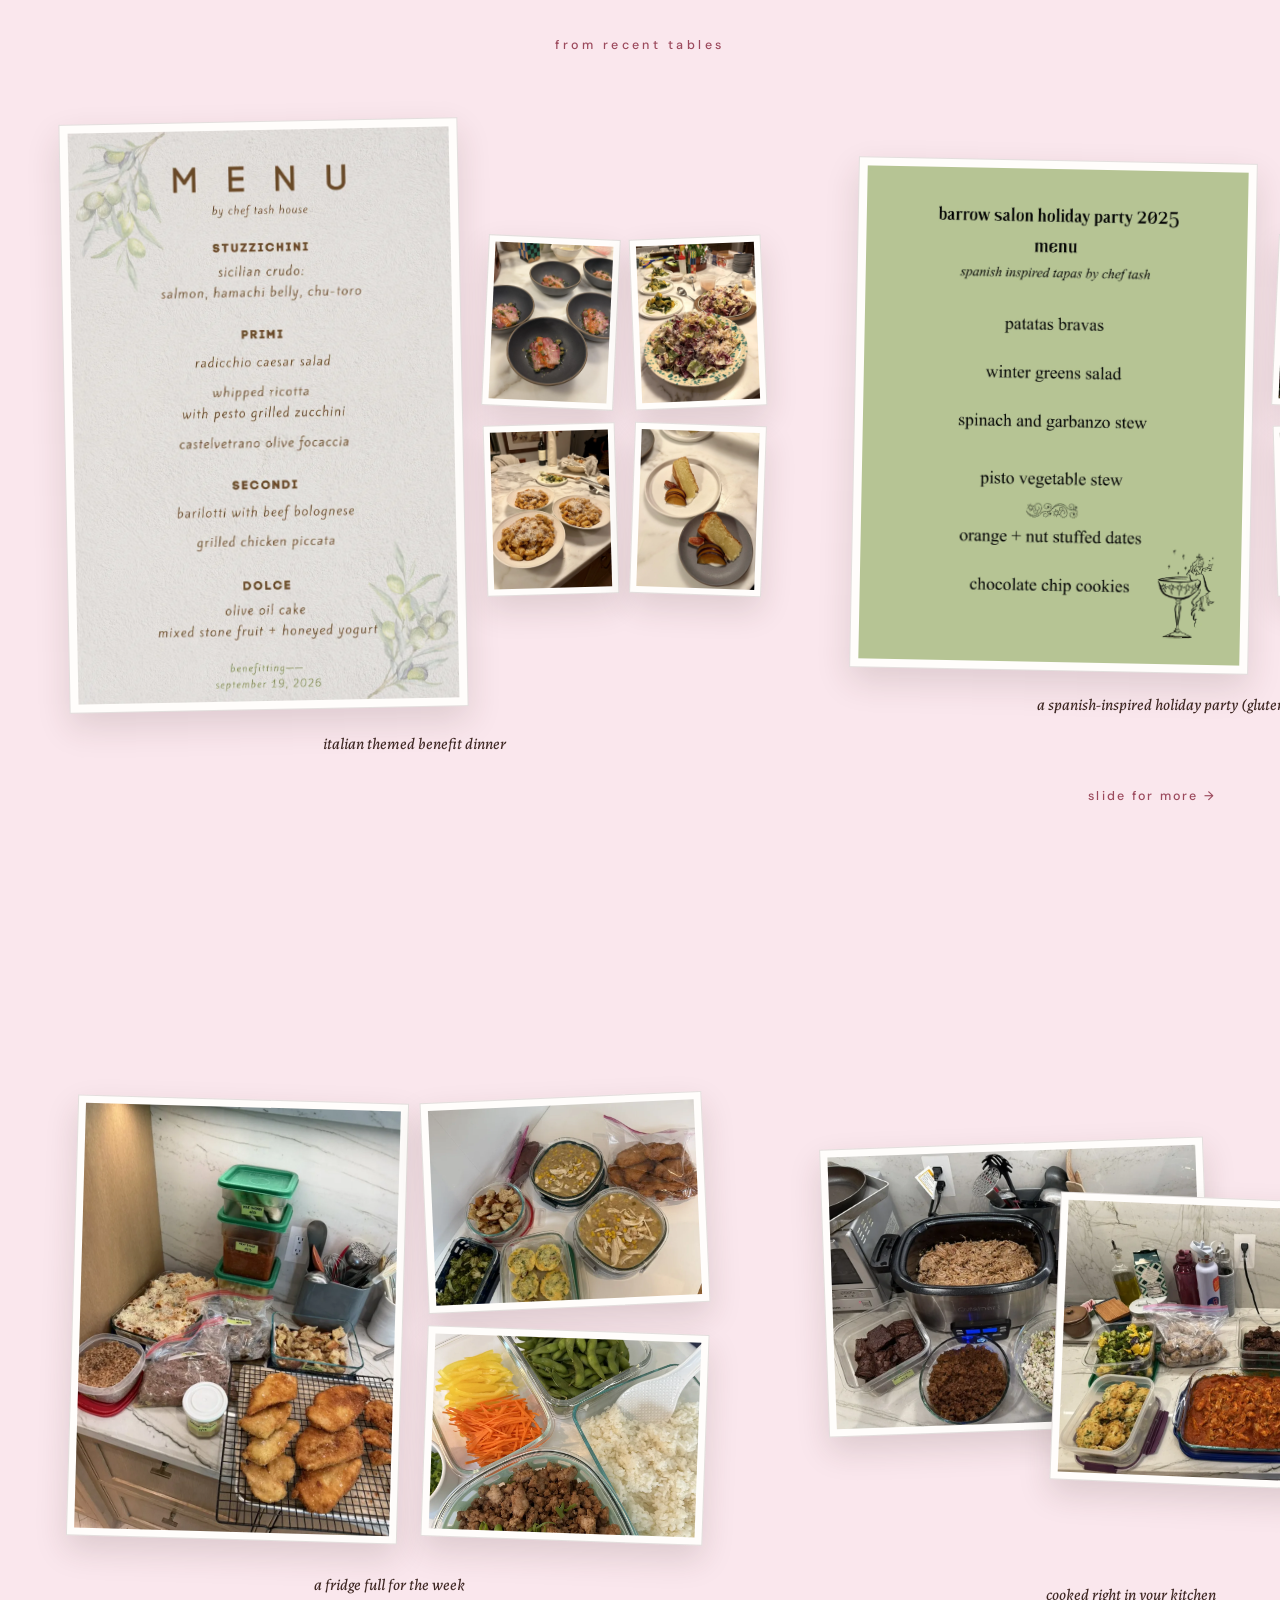
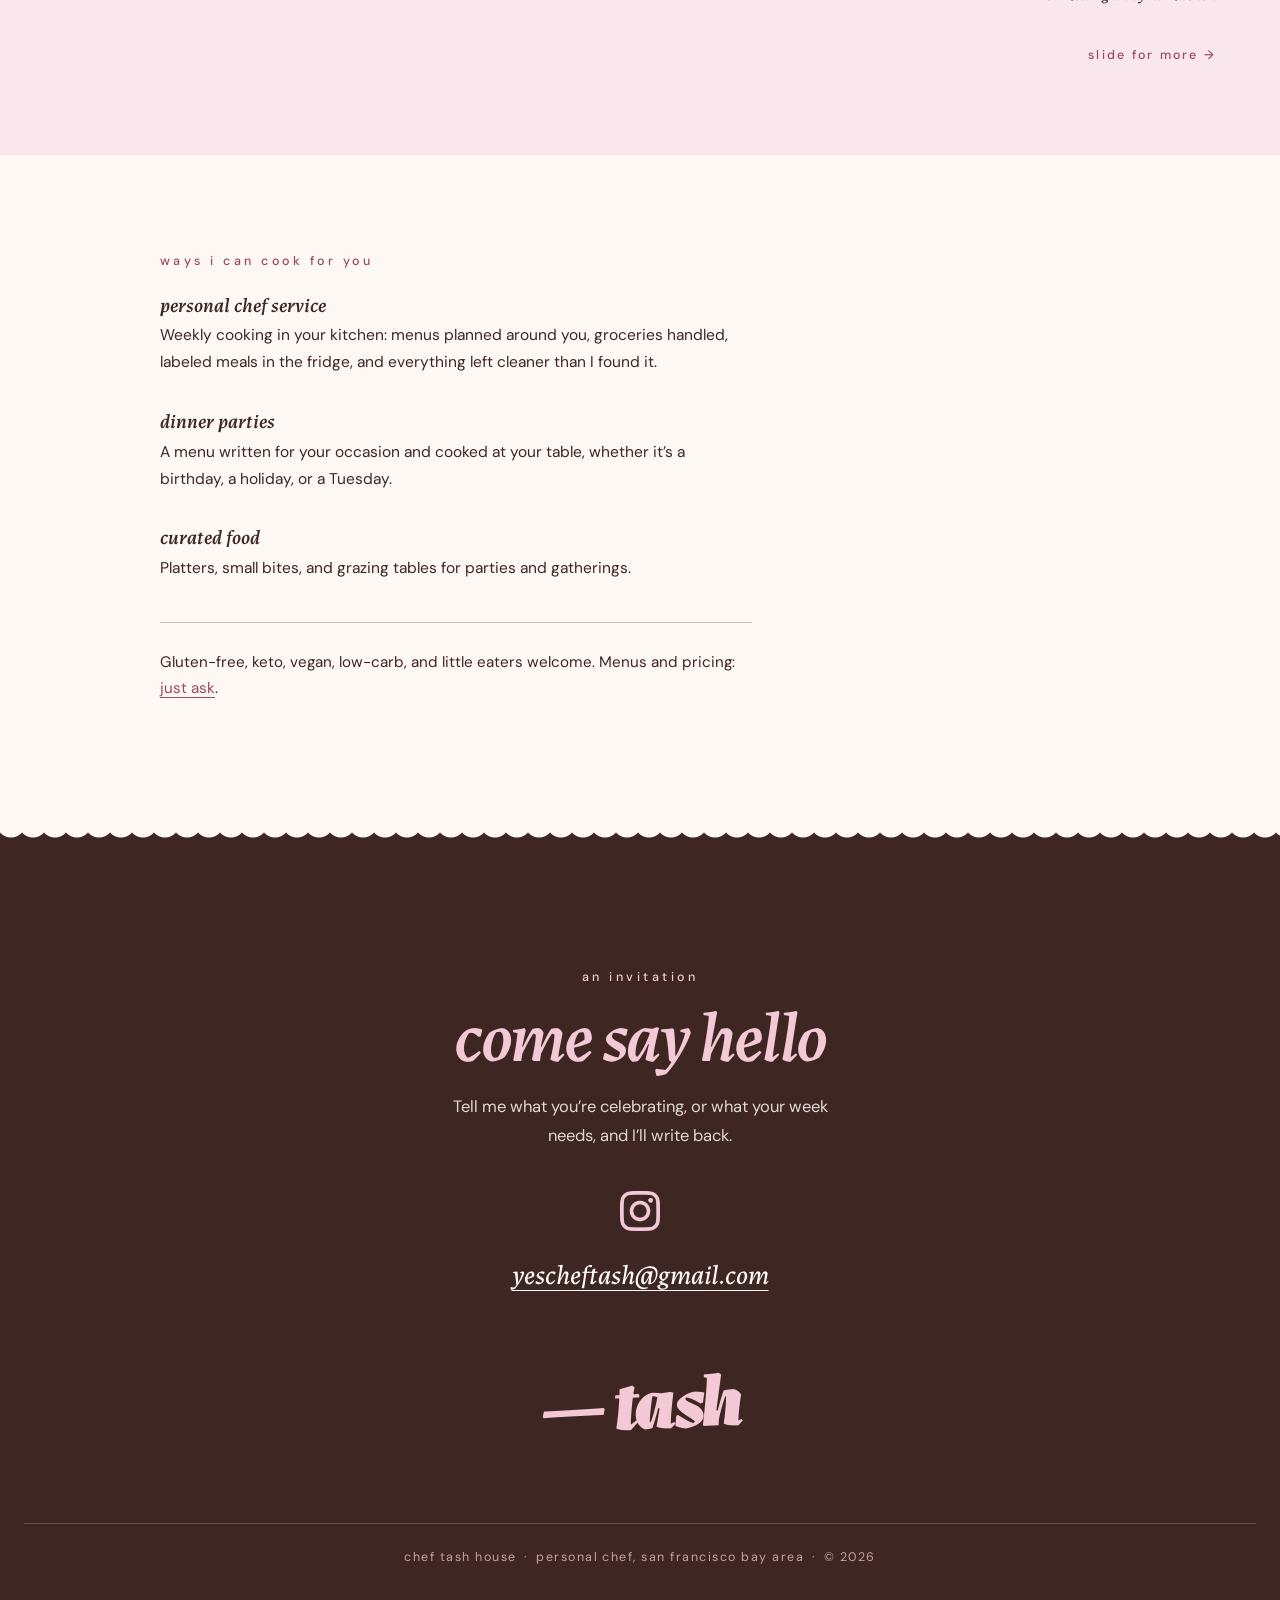
==== commit 5e253b07: "Add Italian themed benefit dinner menu and photos" ====
--- a/index.html
+++ b/index.html
@@ -72,6 +72,20 @@
         <ul class="menu-strip" tabindex="0" aria-label="Menus and food from recent tables; scroll sideways to see them all">
           <li class="menu-group menu-group--paired">
             <div class="menu-cluster">
+              <a class="menu-art" href="assets/menus/menu-september-benefit.webp" aria-label="Open Italian themed benefit dinner menu">
+                <img src="assets/menus/menu-september-benefit.webp" alt="Olive-themed menu for a September 2026 benefit dinner" width="1067" height="1600">
+              </a>
+              <div class="food-photos food-photos--mosaic">
+                <a class="food-photo" href="assets/menus/september-crudo.webp" aria-label="Open photo of the crudo"><img src="assets/menus/september-crudo.webp" alt="Sicilian crudo plated in dark bowls with capers and herbs" width="1050" height="1400" loading="lazy"></a>
+                <a class="food-photo" href="assets/menus/september-salad.webp" aria-label="Open photo of the salad and zucchini"><img src="assets/menus/september-salad.webp" alt="Radicchio Caesar salad with plates of pesto grilled zucchini" width="1050" height="1400" loading="lazy"></a>
+                <a class="food-photo" href="assets/menus/september-pasta.webp" aria-label="Open photo of the pasta"><img src="assets/menus/september-pasta.webp" alt="Three plates of pasta with beef bolognese and grated cheese" width="1050" height="1400" loading="lazy"></a>
+                <a class="food-photo" href="assets/menus/september-cake.webp" aria-label="Open photo of the olive oil cake"><img src="assets/menus/september-cake.webp" alt="Slices of olive oil cake served with stone fruit and yogurt" width="1051" height="1400" loading="lazy"></a>
+              </div>
+            </div>
+            <p>italian themed benefit dinner</p>
+          </li>
+          <li class="menu-group menu-group--paired">
+            <div class="menu-cluster">
               <a class="menu-art" href="assets/menus/menu-holiday.webp" aria-label="Open Spanish-inspired holiday party menu">
                 <img src="assets/menus/menu-holiday.webp" alt="Sage-green menu for a Spanish-inspired holiday party" width="1236" height="1600">
               </a>
@@ -86,8 +100,8 @@
           </li>
           <li class="menu-group menu-group--paired">
             <div class="menu-cluster">
-              <a class="menu-art" href="assets/menus/menu-benefit.webp" aria-label="Open benefit dinner menu">
-                <img src="assets/menus/menu-benefit.webp" alt="Menu for a fall benefit dinner" width="1143" height="1600" loading="lazy">
+              <a class="menu-art" href="assets/menus/menu-benefit-updated.webp" aria-label="Open benefit dinner menu">
+                <img src="assets/menus/menu-benefit-updated.webp" alt="Menu for a fall benefit dinner" width="1143" height="1600" loading="lazy">
               </a>
               <div class="food-photos food-photos--mosaic">
                 <a class="food-photo" href="assets/menus/benefit-table.webp" aria-label="Open photo of the appetizer table"><img src="assets/menus/benefit-table.webp" alt="Outdoor appetizer table arranged for the benefit dinner" width="768" height="1024" loading="lazy"></a>
